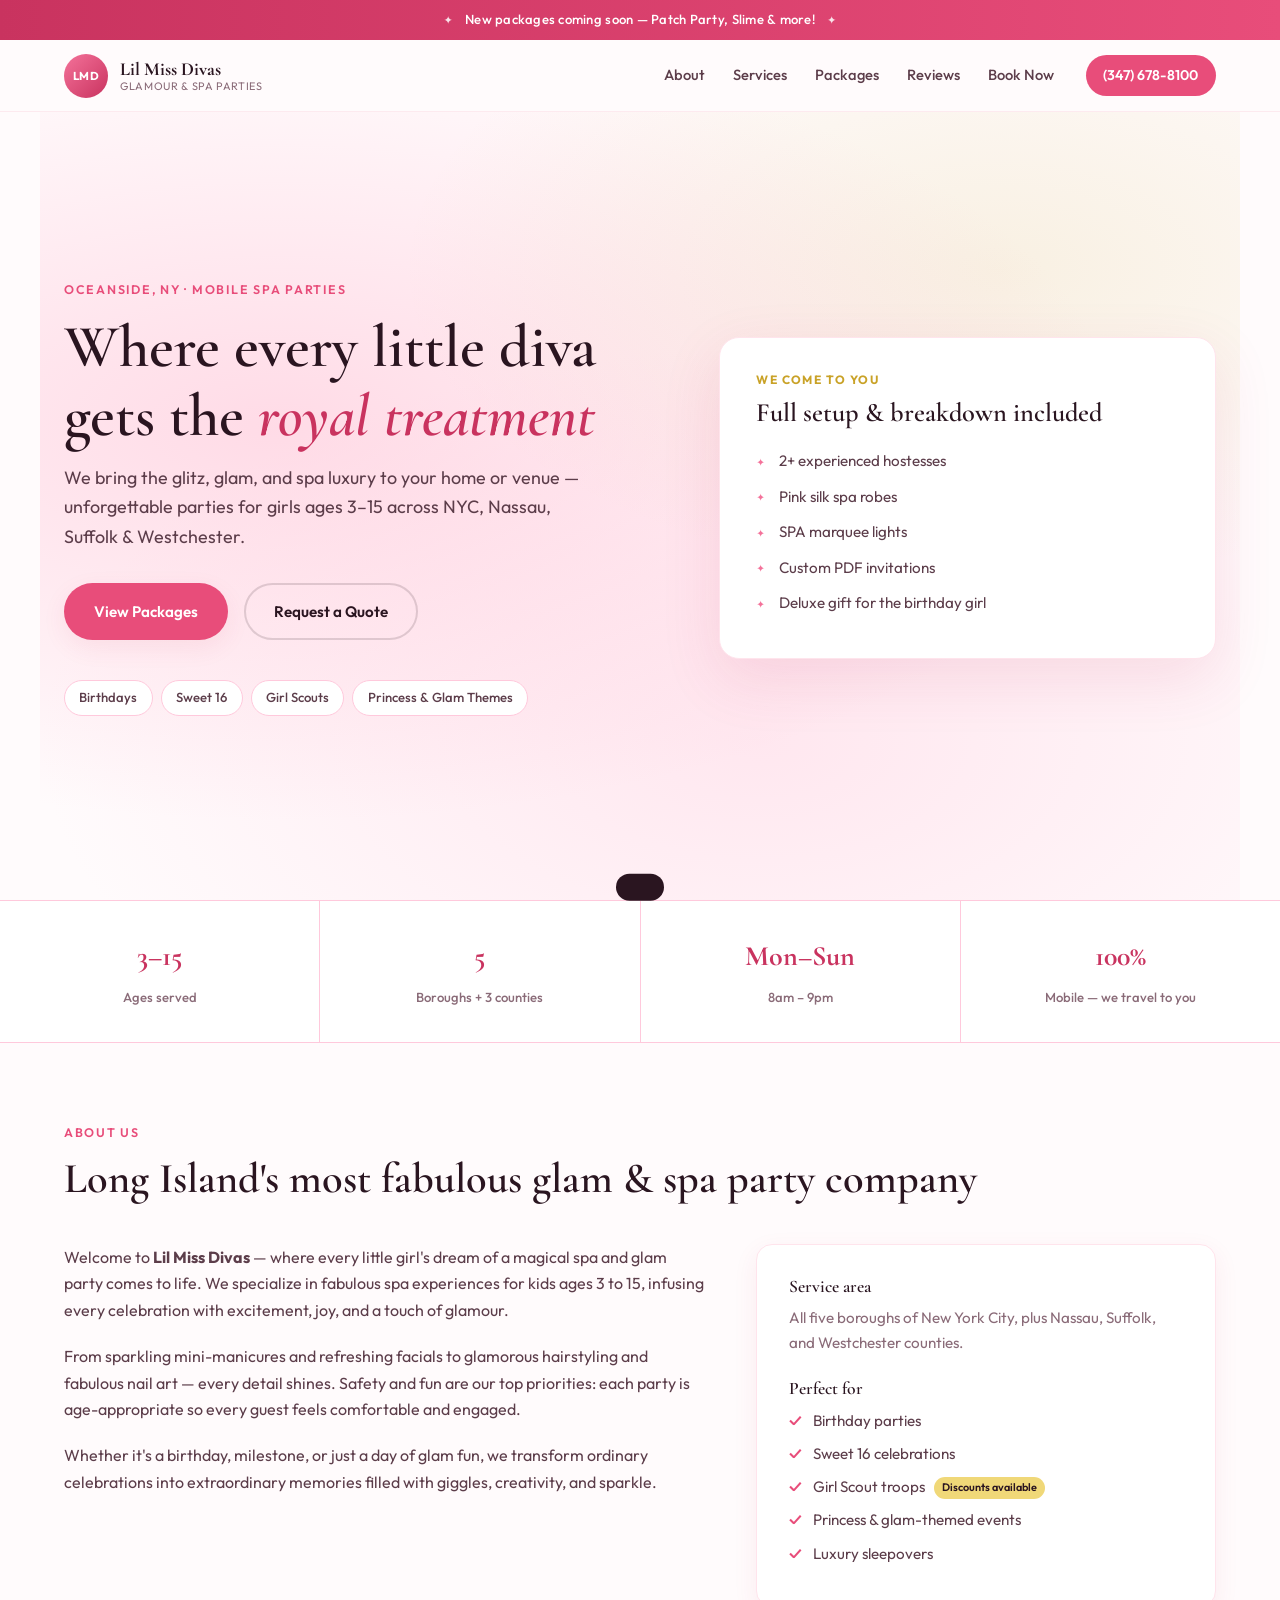
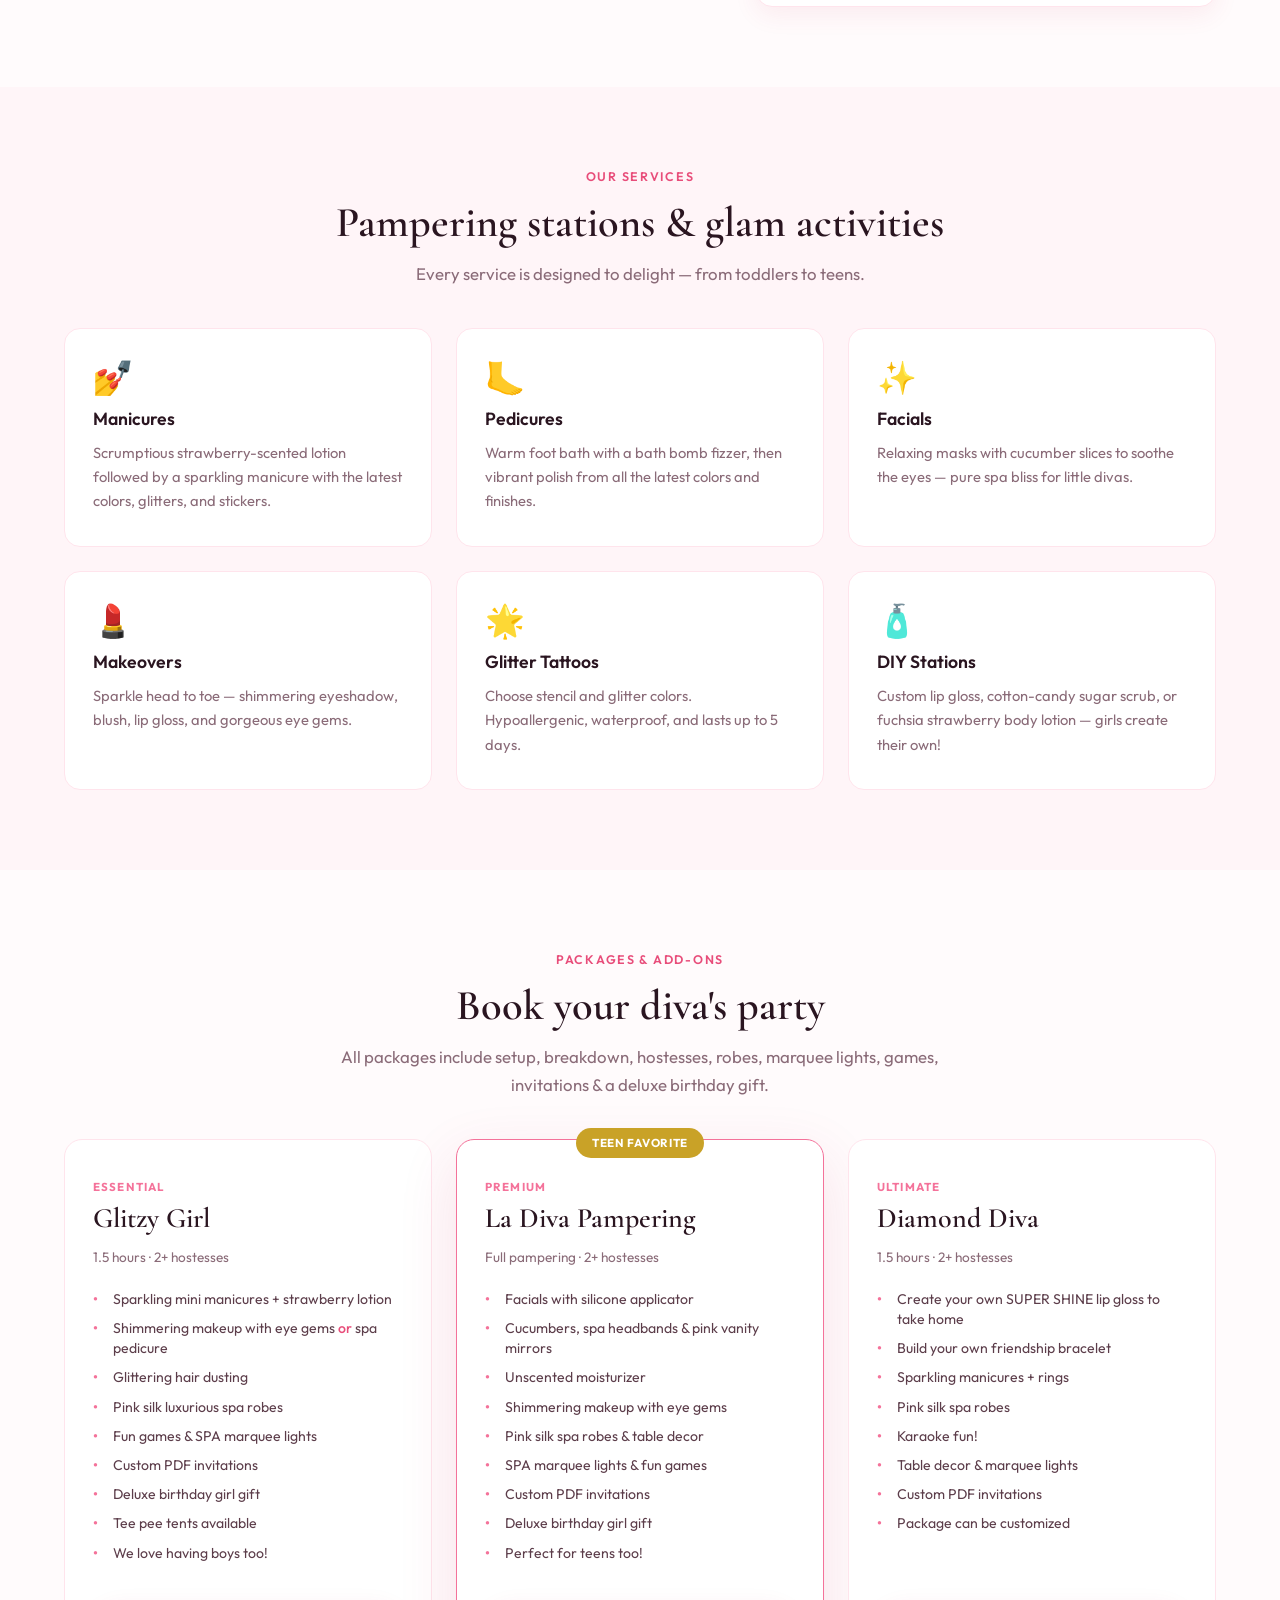
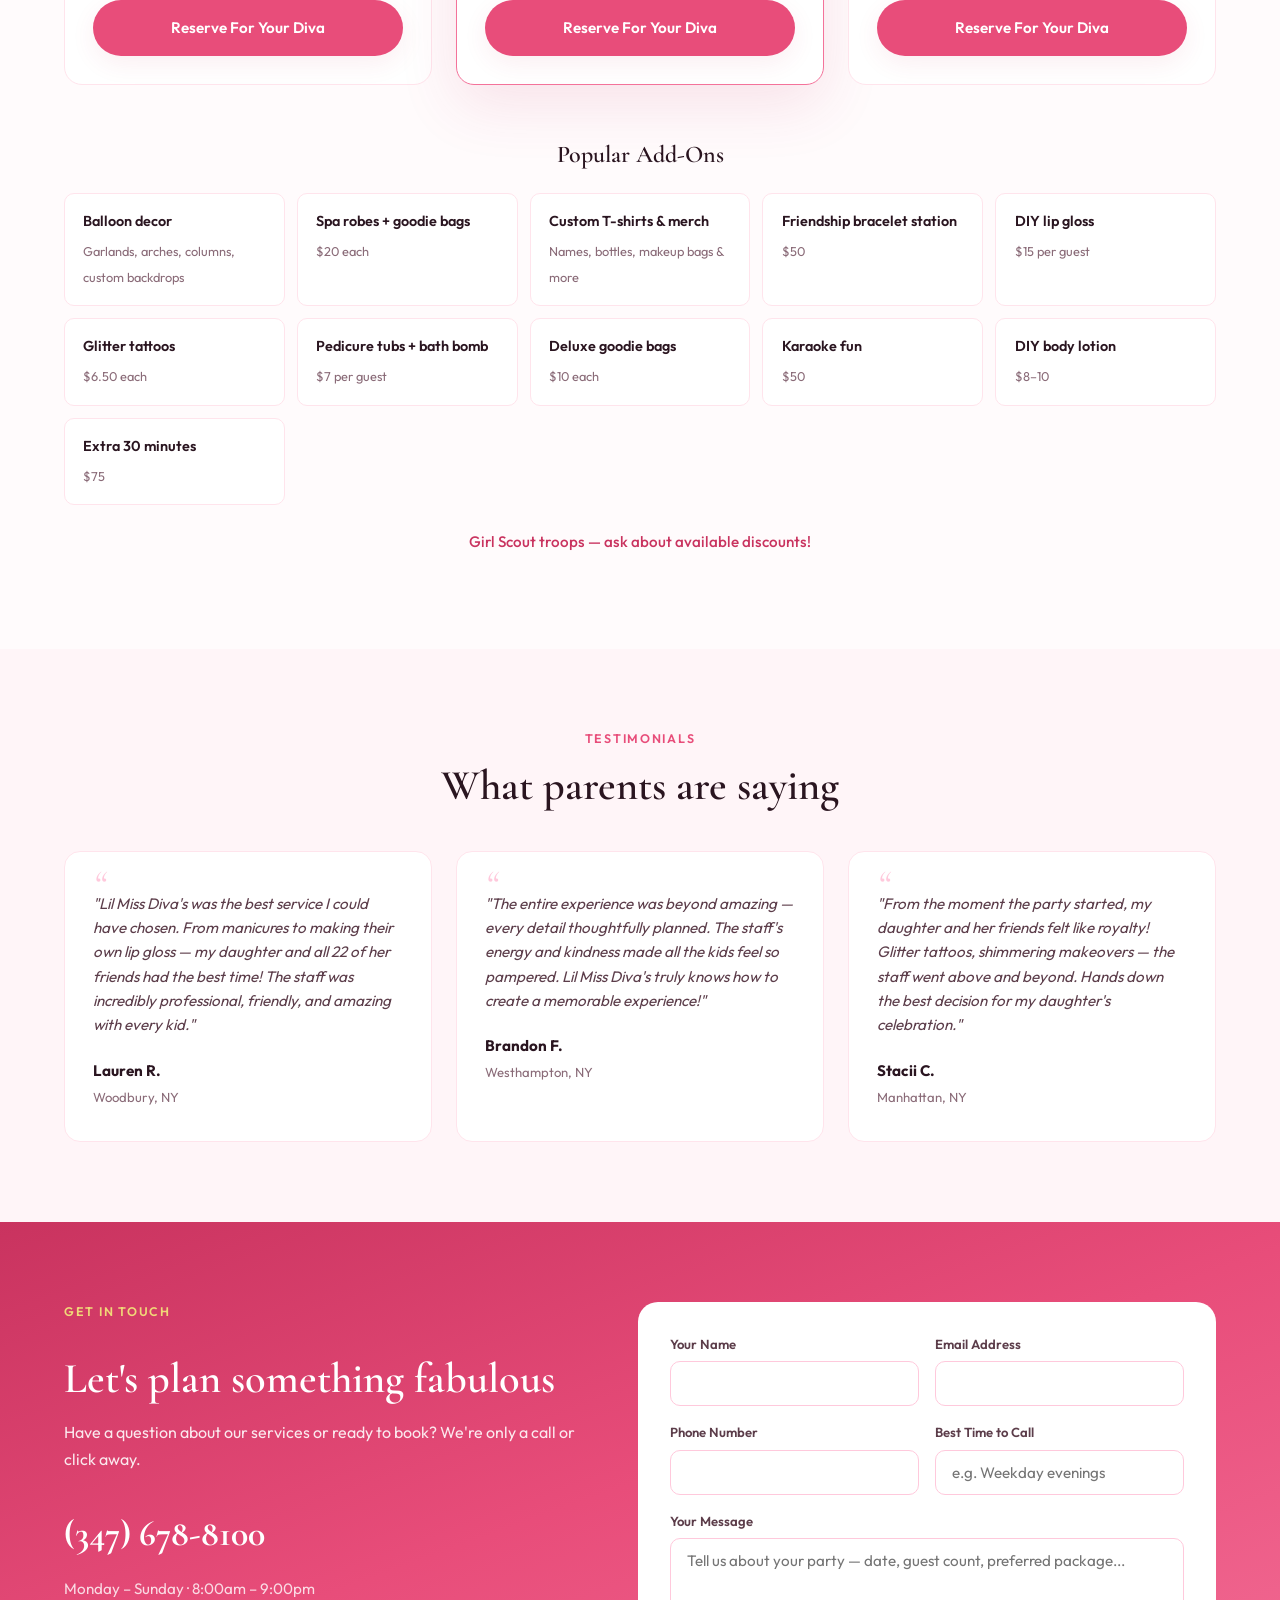
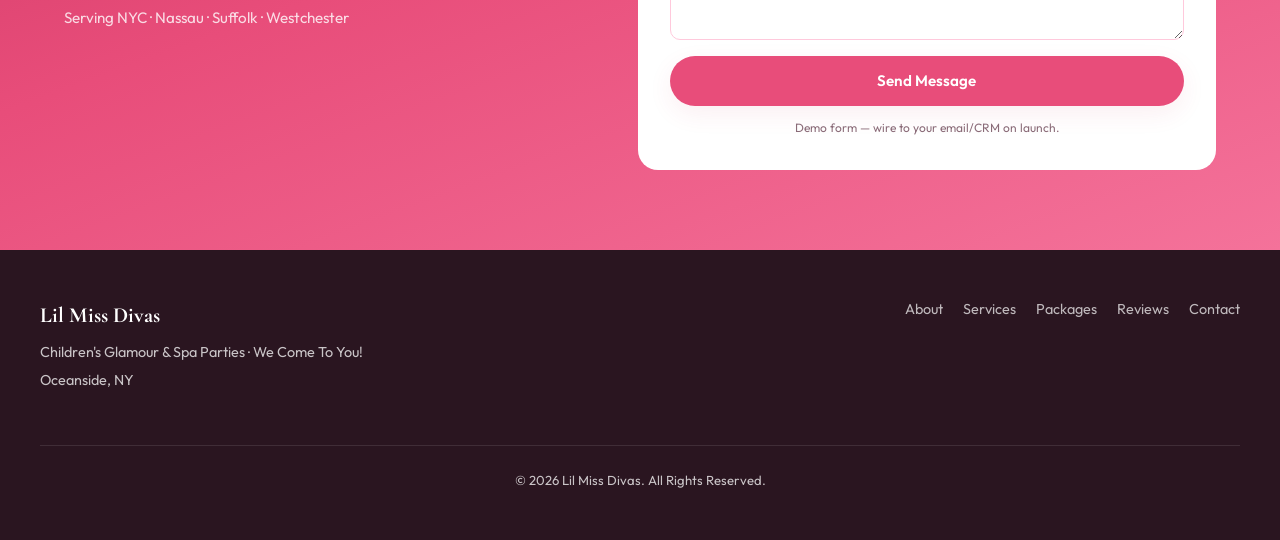
==== index.html @ 57f25315 "Add Lil Miss Divas website redesign preview Co-authored-by: Cursor <cursoragent@cursor.com>" ====
<!DOCTYPE html>
<html lang="en">
<head>
  <meta charset="UTF-8" />
  <meta name="viewport" content="width=device-width, initial-scale=1.0" />
  <meta name="description" content="Lil Miss Divas — Long Island's premier mobile glamour & spa parties for girls ages 3–15. We come to you across NYC, Nassau, Suffolk & Westchester." />
  <title>Lil Miss Divas | Glamour & Spa Parties — We Come To You</title>
  <link rel="preconnect" href="https://fonts.googleapis.com" />
  <link rel="preconnect" href="https://fonts.gstatic.com" crossorigin />
  <link href="https://fonts.googleapis.com/css2?family=Cormorant+Garamond:ital,wght@0,500;0,600;0,700;1,500&family=Outfit:wght@300;400;500;600;700&display=swap" rel="stylesheet" />
  <link rel="stylesheet" href="styles.css" />
</head>
<body>
  <div class="announcement" role="status">
    <span class="announcement__sparkle" aria-hidden="true">✦</span>
    New packages coming soon — Patch Party, Slime & more!
    <span class="announcement__sparkle" aria-hidden="true">✦</span>
  </div>

  <header class="header" id="top">
    <div class="header__inner">
      <a class="logo" href="#top">
        <span class="logo__mark">LMD</span>
        <span class="logo__text">
          <strong>Lil Miss Divas</strong>
          <small>Glamour & Spa Parties</small>
        </span>
      </a>
      <button class="nav-toggle" aria-label="Open menu" aria-expanded="false">
        <span></span><span></span><span></span>
      </button>
      <nav class="nav" aria-label="Main">
        <a href="#about">About</a>
        <a href="#services">Services</a>
        <a href="#packages">Packages</a>
        <a href="#reviews">Reviews</a>
        <a href="#contact">Book Now</a>
      </nav>
      <a class="header__cta" href="tel:3476788100">(347) 678-8100</a>
    </div>
  </header>

  <main>
    <section class="hero">
      <div class="hero__bg" aria-hidden="true"></div>
      <div class="hero__content">
        <p class="eyebrow">Oceanside, NY · Mobile Spa Parties</p>
        <h1>Where every little diva gets the <em>royal treatment</em></h1>
        <p class="hero__lead">
          We bring the glitz, glam, and spa luxury to your home or venue — unforgettable parties for girls ages 3–15 across NYC, Nassau, Suffolk & Westchester.
        </p>
        <div class="hero__actions">
          <a class="btn btn--primary" href="#packages">View Packages</a>
          <a class="btn btn--ghost" href="#contact">Request a Quote</a>
        </div>
        <ul class="hero__chips">
          <li>Birthdays</li>
          <li>Sweet 16</li>
          <li>Girl Scouts</li>
          <li>Princess & Glam Themes</li>
        </ul>
      </div>
      <div class="hero__card">
        <div class="hero__card-inner">
          <p class="hero__card-label">We Come To You</p>
          <h2>Full setup & breakdown included</h2>
          <ul>
            <li>2+ experienced hostesses</li>
            <li>Pink silk spa robes</li>
            <li>SPA marquee lights</li>
            <li>Custom PDF invitations</li>
            <li>Deluxe gift for the birthday girl</li>
          </ul>
        </div>
      </div>
    </section>

    <section class="trust">
      <div class="trust__item">
        <span class="trust__num">3–15</span>
        <span class="trust__label">Ages served</span>
      </div>
      <div class="trust__item">
        <span class="trust__num">5</span>
        <span class="trust__label">Boroughs + 3 counties</span>
      </div>
      <div class="trust__item">
        <span class="trust__num">Mon–Sun</span>
        <span class="trust__label">8am – 9pm</span>
      </div>
      <div class="trust__item">
        <span class="trust__num">100%</span>
        <span class="trust__label">Mobile — we travel to you</span>
      </div>
    </section>

    <section class="section" id="about">
      <div class="section__header">
        <p class="eyebrow">About Us</p>
        <h2>Long Island's most fabulous glam & spa party company</h2>
      </div>
      <div class="about-grid">
        <div class="about-grid__text">
          <p>
            Welcome to <strong>Lil Miss Divas</strong> — where every little girl's dream of a magical spa and glam party comes to life. We specialize in fabulous spa experiences for kids ages 3 to 15, infusing every celebration with excitement, joy, and a touch of glamour.
          </p>
          <p>
            From sparkling mini-manicures and refreshing facials to glamorous hairstyling and fabulous nail art — every detail shines. Safety and fun are our top priorities: each party is age-appropriate so every guest feels comfortable and engaged.
          </p>
          <p>
            Whether it's a birthday, milestone, or just a day of glam fun, we transform ordinary celebrations into extraordinary memories filled with giggles, creativity, and sparkle.
          </p>
        </div>
        <aside class="about-grid__aside">
          <h3>Service area</h3>
          <p>All five boroughs of New York City, plus Nassau, Suffolk, and Westchester counties.</p>
          <h3>Perfect for</h3>
          <ul class="check-list">
            <li>Birthday parties</li>
            <li>Sweet 16 celebrations</li>
            <li>Girl Scout troops <span class="badge">Discounts available</span></li>
            <li>Princess & glam-themed events</li>
            <li>Luxury sleepovers</li>
          </ul>
        </aside>
      </div>
    </section>

    <section class="section section--alt" id="services">
      <div class="section__header section__header--center">
        <p class="eyebrow">Our Services</p>
        <h2>Pampering stations & glam activities</h2>
        <p class="section__sub">Every service is designed to delight — from toddlers to teens.</p>
      </div>
      <div class="services-grid">
        <article class="service-card">
          <div class="service-card__icon">💅</div>
          <h3>Manicures</h3>
          <p>Scrumptious strawberry-scented lotion followed by a sparkling manicure with the latest colors, glitters, and stickers.</p>
        </article>
        <article class="service-card">
          <div class="service-card__icon">🦶</div>
          <h3>Pedicures</h3>
          <p>Warm foot bath with a bath bomb fizzer, then vibrant polish from all the latest colors and finishes.</p>
        </article>
        <article class="service-card">
          <div class="service-card__icon">✨</div>
          <h3>Facials</h3>
          <p>Relaxing masks with cucumber slices to soothe the eyes — pure spa bliss for little divas.</p>
        </article>
        <article class="service-card">
          <div class="service-card__icon">💄</div>
          <h3>Makeovers</h3>
          <p>Sparkle head to toe — shimmering eyeshadow, blush, lip gloss, and gorgeous eye gems.</p>
        </article>
        <article class="service-card">
          <div class="service-card__icon">🌟</div>
          <h3>Glitter Tattoos</h3>
          <p>Choose stencil and glitter colors. Hypoallergenic, waterproof, and lasts up to 5 days.</p>
        </article>
        <article class="service-card">
          <div class="service-card__icon">🧴</div>
          <h3>DIY Stations</h3>
          <p>Custom lip gloss, cotton-candy sugar scrub, or fuchsia strawberry body lotion — girls create their own!</p>
        </article>
      </div>
    </section>

    <section class="section" id="packages">
      <div class="section__header section__header--center">
        <p class="eyebrow">Packages & Add-Ons</p>
        <h2>Book your diva's party</h2>
        <p class="section__sub">All packages include setup, breakdown, hostesses, robes, marquee lights, games, invitations & a deluxe birthday gift.</p>
      </div>
      <div class="packages-grid">
        <article class="package-card">
          <div class="package-card__head">
            <span class="package-card__tier">Essential</span>
            <h3>Glitzy Girl</h3>
            <p class="package-card__duration">1.5 hours · 2+ hostesses</p>
          </div>
          <ul class="package-card__list">
            <li>Sparkling mini manicures + strawberry lotion</li>
            <li>Shimmering makeup with eye gems <em>or</em> spa pedicure</li>
            <li>Glittering hair dusting</li>
            <li>Pink silk luxurious spa robes</li>
            <li>Fun games & SPA marquee lights</li>
            <li>Custom PDF invitations</li>
            <li>Deluxe birthday girl gift</li>
            <li>Tee pee tents available</li>
            <li>We love having boys too!</li>
          </ul>
          <a class="btn btn--primary btn--block" href="#contact">Reserve For Your Diva</a>
        </article>

        <article class="package-card package-card--featured">
          <div class="package-card__ribbon">Teen Favorite</div>
          <div class="package-card__head">
            <span class="package-card__tier">Premium</span>
            <h3>La Diva Pampering</h3>
            <p class="package-card__duration">Full pampering · 2+ hostesses</p>
          </div>
          <ul class="package-card__list">
            <li>Facials with silicone applicator</li>
            <li>Cucumbers, spa headbands & pink vanity mirrors</li>
            <li>Unscented moisturizer</li>
            <li>Shimmering makeup with eye gems</li>
            <li>Pink silk spa robes & table decor</li>
            <li>SPA marquee lights & fun games</li>
            <li>Custom PDF invitations</li>
            <li>Deluxe birthday girl gift</li>
            <li>Perfect for teens too!</li>
          </ul>
          <a class="btn btn--primary btn--block" href="#contact">Reserve For Your Diva</a>
        </article>

        <article class="package-card">
          <div class="package-card__head">
            <span class="package-card__tier">Ultimate</span>
            <h3>Diamond Diva</h3>
            <p class="package-card__duration">1.5 hours · 2+ hostesses</p>
          </div>
          <ul class="package-card__list">
            <li>Create your own SUPER SHINE lip gloss to take home</li>
            <li>Build your own friendship bracelet</li>
            <li>Sparkling manicures + rings</li>
            <li>Pink silk spa robes</li>
            <li>Karaoke fun!</li>
            <li>Table decor & marquee lights</li>
            <li>Custom PDF invitations</li>
            <li>Package can be customized</li>
          </ul>
          <a class="btn btn--primary btn--block" href="#contact">Reserve For Your Diva</a>
        </article>
      </div>

      <div class="addons">
        <h3>Popular Add-Ons</h3>
        <div class="addons-grid">
          <div class="addon"><span>Balloon decor</span><small>Garlands, arches, columns, custom backdrops</small></div>
          <div class="addon"><span>Spa robes + goodie bags</span><small>$20 each</small></div>
          <div class="addon"><span>Custom T-shirts & merch</span><small>Names, bottles, makeup bags & more</small></div>
          <div class="addon"><span>Friendship bracelet station</span><small>$50</small></div>
          <div class="addon"><span>DIY lip gloss</span><small>$15 per guest</small></div>
          <div class="addon"><span>Glitter tattoos</span><small>$6.50 each</small></div>
          <div class="addon"><span>Pedicure tubs + bath bomb</span><small>$7 per guest</small></div>
          <div class="addon"><span>Deluxe goodie bags</span><small>$10 each</small></div>
          <div class="addon"><span>Karaoke fun</span><small>$50</small></div>
          <div class="addon"><span>DIY body lotion</span><small>$8–10</small></div>
          <div class="addon"><span>Extra 30 minutes</span><small>$75</small></div>
        </div>
        <p class="addons__note">Girl Scout troops — ask about available discounts!</p>
      </div>
    </section>

    <section class="section section--alt" id="reviews">
      <div class="section__header section__header--center">
        <p class="eyebrow">Testimonials</p>
        <h2>What parents are saying</h2>
      </div>
      <div class="reviews-grid">
        <blockquote class="review">
          <p>"Lil Miss Diva's was the best service I could have chosen. From manicures to making their own lip gloss — my daughter and all 22 of her friends had the best time! The staff was incredibly professional, friendly, and amazing with every kid."</p>
          <footer>
            <strong>Lauren R.</strong>
            <span>Woodbury, NY</span>
          </footer>
        </blockquote>
        <blockquote class="review">
          <p>"The entire experience was beyond amazing — every detail thoughtfully planned. The staff's energy and kindness made all the kids feel so pampered. Lil Miss Diva's truly knows how to create a memorable experience!"</p>
          <footer>
            <strong>Brandon F.</strong>
            <span>Westhampton, NY</span>
          </footer>
        </blockquote>
        <blockquote class="review">
          <p>"From the moment the party started, my daughter and her friends felt like royalty! Glitter tattoos, shimmering makeovers — the staff went above and beyond. Hands down the best decision for my daughter's celebration."</p>
          <footer>
            <strong>Stacii C.</strong>
            <span>Manhattan, NY</span>
          </footer>
        </blockquote>
      </div>
    </section>

    <section class="section contact-section" id="contact">
      <div class="contact-grid">
        <div class="contact-grid__info">
          <p class="eyebrow">Get In Touch</p>
          <h2>Let's plan something fabulous</h2>
          <p>Have a question about our services or ready to book? We're only a call or click away.</p>
          <div class="contact-details">
            <a class="contact-phone" href="tel:3476788100">(347) 678-8100</a>
            <p class="contact-hours">Monday – Sunday · 8:00am – 9:00pm</p>
            <p class="contact-area">Serving NYC · Nassau · Suffolk · Westchester</p>
          </div>
        </div>
        <form class="contact-form" id="contactForm">
          <div class="form-row">
            <label>
              Your Name
              <input type="text" name="name" required autocomplete="name" />
            </label>
            <label>
              Email Address
              <input type="email" name="email" required autocomplete="email" />
            </label>
          </div>
          <div class="form-row">
            <label>
              Phone Number
              <input type="tel" name="phone" autocomplete="tel" />
            </label>
            <label>
              Best Time to Call
              <input type="text" name="best_time" placeholder="e.g. Weekday evenings" />
            </label>
          </div>
          <label>
            Your Message
            <textarea name="message" rows="4" required placeholder="Tell us about your party — date, guest count, preferred package..."></textarea>
          </label>
          <button type="submit" class="btn btn--primary btn--block">Send Message</button>
          <p class="form-note">Demo form — wire to your email/CRM on launch.</p>
        </form>
      </div>
    </section>
  </main>

  <footer class="footer">
    <div class="footer__inner">
      <div class="footer__brand">
        <strong>Lil Miss Divas</strong>
        <p>Children's Glamour & Spa Parties · We Come To You!</p>
        <p>Oceanside, NY</p>
      </div>
      <nav class="footer__nav" aria-label="Footer">
        <a href="#about">About</a>
        <a href="#services">Services</a>
        <a href="#packages">Packages</a>
        <a href="#reviews">Reviews</a>
        <a href="#contact">Contact</a>
      </nav>
      <p class="footer__copy">© 2026 Lil Miss Divas. All Rights Reserved.</p>
    </div>
  </footer>

  <div class="toast" id="toast" role="status" aria-live="polite"></div>
  <script src="app.js"></script>
</body>
</html>
---- styles.css ----
/* Lil Miss Divas — Redesign Concept */

:root {
  --pink-50: #fff5f8;
  --pink-100: #ffe4ec;
  --pink-200: #ffc9dc;
  --pink-300: #ff9fbe;
  --pink-400: #f4729a;
  --pink-500: #e84d7a;
  --pink-600: #c9335f;
  --pink-700: #a6254d;
  --gold: #c9a227;
  --gold-light: #f0d878;
  --ink: #2a1520;
  --ink-soft: #5c3d4a;
  --ink-muted: #8a6b78;
  --white: #ffffff;
  --cream: #fffbfc;
  --radius: 16px;
  --radius-sm: 10px;
  --shadow: 0 20px 60px rgba(200, 51, 95, 0.12);
  --shadow-sm: 0 8px 24px rgba(200, 51, 95, 0.08);
  --font-display: "Cormorant Garamond", Georgia, serif;
  --font-body: "Outfit", system-ui, sans-serif;
  --header-h: 72px;
  --announce-h: 40px;
}

*, *::before, *::after { box-sizing: border-box; }

html {
  scroll-behavior: smooth;
  scroll-padding-top: calc(var(--header-h) + var(--announce-h) + 16px);
}

body {
  margin: 0;
  font-family: var(--font-body);
  font-size: 1rem;
  line-height: 1.65;
  color: var(--ink);
  background: var(--cream);
  -webkit-font-smoothing: antialiased;
}

img { max-width: 100%; display: block; }

a { color: var(--pink-600); text-decoration: none; transition: color 0.2s; }
a:hover { color: var(--pink-500); }

h1, h2, h3 {
  font-family: var(--font-display);
  font-weight: 600;
  line-height: 1.15;
  margin: 0 0 0.75rem;
}

h1 { font-size: clamp(2.4rem, 5vw, 3.75rem); }
h2 { font-size: clamp(1.85rem, 3.5vw, 2.65rem); }
h3 { font-size: 1.35rem; }

em { font-style: italic; color: var(--pink-600); }

.eyebrow {
  font-size: 0.78rem;
  font-weight: 600;
  letter-spacing: 0.14em;
  text-transform: uppercase;
  color: var(--pink-500);
  margin: 0 0 0.75rem;
}

/* Announcement bar */
.announcement {
  position: fixed;
  top: 0;
  left: 0;
  right: 0;
  z-index: 200;
  height: var(--announce-h);
  display: flex;
  align-items: center;
  justify-content: center;
  gap: 0.75rem;
  background: linear-gradient(90deg, var(--pink-600), var(--pink-500), var(--pink-600));
  background-size: 200% 100%;
  animation: shimmer-bar 8s ease infinite;
  color: var(--white);
  font-size: 0.82rem;
  font-weight: 500;
  letter-spacing: 0.02em;
}

.announcement__sparkle { opacity: 0.85; font-size: 0.7rem; }

@keyframes shimmer-bar {
  0%, 100% { background-position: 0% 50%; }
  50% { background-position: 100% 50%; }
}

/* Header */
.header {
  position: fixed;
  top: var(--announce-h);
  left: 0;
  right: 0;
  z-index: 100;
  height: var(--header-h);
  background: rgba(255, 251, 252, 0.88);
  backdrop-filter: blur(14px);
  border-bottom: 1px solid rgba(232, 77, 122, 0.1);
}

.header__inner {
  max-width: 1200px;
  margin: 0 auto;
  padding: 0 1.5rem;
  height: 100%;
  display: flex;
  align-items: center;
  gap: 2rem;
}

.logo {
  display: flex;
  align-items: center;
  gap: 0.75rem;
  color: var(--ink);
  flex-shrink: 0;
}

.logo:hover { color: var(--ink); }

.logo__mark {
  width: 44px;
  height: 44px;
  border-radius: 50%;
  background: linear-gradient(135deg, var(--pink-400), var(--pink-600));
  color: var(--white);
  font-size: 0.72rem;
  font-weight: 700;
  letter-spacing: 0.04em;
  display: grid;
  place-items: center;
}

.logo__text {
  display: flex;
  flex-direction: column;
  line-height: 1.2;
}

.logo__text strong {
  font-family: var(--font-display);
  font-size: 1.15rem;
  font-weight: 700;
}

.logo__text small {
  font-size: 0.68rem;
  color: var(--ink-muted);
  letter-spacing: 0.06em;
  text-transform: uppercase;
}

.nav {
  display: flex;
  gap: 1.75rem;
  margin-left: auto;
}

.nav a {
  color: var(--ink-soft);
  font-size: 0.92rem;
  font-weight: 500;
}

.nav a:hover { color: var(--pink-600); }

.header__cta {
  padding: 0.55rem 1.1rem;
  border-radius: 999px;
  background: var(--pink-500);
  color: var(--white) !important;
  font-size: 0.88rem;
  font-weight: 600;
  white-space: nowrap;
}

.header__cta:hover {
  background: var(--pink-600);
  color: var(--white) !important;
}

.nav-toggle {
  display: none;
  flex-direction: column;
  gap: 5px;
  background: none;
  border: none;
  cursor: pointer;
  padding: 4px;
  margin-left: auto;
}

.nav-toggle span {
  display: block;
  width: 22px;
  height: 2px;
  background: var(--ink);
  border-radius: 2px;
  transition: transform 0.25s, opacity 0.25s;
}

/* Buttons */
.btn {
  display: inline-flex;
  align-items: center;
  justify-content: center;
  padding: 0.85rem 1.75rem;
  border-radius: 999px;
  font-family: var(--font-body);
  font-size: 0.95rem;
  font-weight: 600;
  border: 2px solid transparent;
  cursor: pointer;
  transition: transform 0.2s, background 0.2s, box-shadow 0.2s;
}

.btn:hover { transform: translateY(-2px); }

.btn--primary {
  background: var(--pink-500);
  color: var(--white);
  box-shadow: var(--shadow-sm);
}

.btn--primary:hover {
  background: var(--pink-600);
  color: var(--white);
  box-shadow: var(--shadow);
}

.btn--ghost {
  background: transparent;
  color: var(--ink);
  border-color: rgba(42, 21, 32, 0.15);
}

.btn--ghost:hover {
  border-color: var(--pink-400);
  color: var(--pink-600);
}

.btn--block { width: 100%; }

/* Hero */
.hero {
  position: relative;
  min-height: 100vh;
  padding: calc(var(--header-h) + var(--announce-h) + 3rem) 1.5rem 4rem;
  max-width: 1200px;
  margin: 0 auto;
  display: grid;
  grid-template-columns: 1.1fr 0.9fr;
  gap: 3rem;
  align-items: center;
}

.hero__bg {
  position: absolute;
  inset: 0;
  top: calc(var(--header-h) + var(--announce-h));
  background:
    radial-gradient(ellipse 70% 50% at 20% 40%, rgba(255, 159, 190, 0.35), transparent),
    radial-gradient(ellipse 50% 40% at 80% 20%, rgba(201, 162, 39, 0.12), transparent),
    radial-gradient(ellipse 60% 50% at 60% 80%, rgba(255, 201, 220, 0.4), transparent);
  pointer-events: none;
  z-index: -1;
}

.hero__lead {
  font-size: 1.12rem;
  color: var(--ink-soft);
  max-width: 34rem;
  margin: 0 0 2rem;
}

.hero__actions {
  display: flex;
  flex-wrap: wrap;
  gap: 1rem;
  margin-bottom: 2.5rem;
}

.hero__chips {
  list-style: none;
  padding: 0;
  margin: 0;
  display: flex;
  flex-wrap: wrap;
  gap: 0.5rem;
}

.hero__chips li {
  padding: 0.4rem 0.9rem;
  border-radius: 999px;
  background: var(--white);
  border: 1px solid var(--pink-200);
  font-size: 0.82rem;
  font-weight: 500;
  color: var(--ink-soft);
}

.hero__card {
  animation: float 6s ease-in-out infinite;
}

@keyframes float {
  0%, 100% { transform: translateY(0); }
  50% { transform: translateY(-10px); }
}

.hero__card-inner {
  background: var(--white);
  border-radius: calc(var(--radius) + 4px);
  padding: 2rem 2.25rem;
  box-shadow: var(--shadow);
  border: 1px solid var(--pink-100);
}

.hero__card-label {
  font-size: 0.75rem;
  font-weight: 700;
  letter-spacing: 0.12em;
  text-transform: uppercase;
  color: var(--gold);
  margin: 0 0 0.5rem;
}

.hero__card-inner h2 {
  font-size: 1.65rem;
  margin-bottom: 1.25rem;
}

.hero__card-inner ul {
  margin: 0;
  padding: 0;
  list-style: none;
}

.hero__card-inner li {
  position: relative;
  padding-left: 1.4rem;
  margin-bottom: 0.65rem;
  color: var(--ink-soft);
  font-size: 0.95rem;
}

.hero__card-inner li::before {
  content: "✦";
  position: absolute;
  left: 0;
  color: var(--pink-400);
  font-size: 0.65rem;
  top: 0.35rem;
}

/* Trust bar */
.trust {
  display: grid;
  grid-template-columns: repeat(4, 1fr);
  gap: 1px;
  background: var(--pink-200);
  border-top: 1px solid var(--pink-200);
  border-bottom: 1px solid var(--pink-200);
}

.trust__item {
  background: var(--white);
  padding: 2rem 1.5rem;
  text-align: center;
}

.trust__num {
  display: block;
  font-family: var(--font-display);
  font-size: 1.75rem;
  font-weight: 700;
  color: var(--pink-600);
  margin-bottom: 0.25rem;
}

.trust__label {
  font-size: 0.82rem;
  color: var(--ink-muted);
  font-weight: 500;
}

/* Sections */
.section {
  padding: 5rem 1.5rem;
  max-width: 1200px;
  margin: 0 auto;
}

.section--alt {
  max-width: none;
  background: var(--pink-50);
  padding-left: 0;
  padding-right: 0;
}

.section--alt > *:not(.section__header) {
  max-width: 1200px;
  margin-left: auto;
  margin-right: auto;
  padding-left: 1.5rem;
  padding-right: 1.5rem;
}

.section__header { margin-bottom: 2.5rem; }
.section__header--center { text-align: center; max-width: 640px; margin-left: auto; margin-right: auto; }

.section__sub {
  color: var(--ink-muted);
  margin: 0;
  font-size: 1.05rem;
}

/* About */
.about-grid {
  display: grid;
  grid-template-columns: 1.4fr 1fr;
  gap: 3rem;
  align-items: start;
}

.about-grid__text p {
  color: var(--ink-soft);
  margin: 0 0 1.25rem;
}

.about-grid__aside {
  background: var(--white);
  border-radius: var(--radius);
  padding: 2rem;
  border: 1px solid var(--pink-100);
  box-shadow: var(--shadow-sm);
}

.about-grid__aside h3 {
  font-size: 1.1rem;
  margin-top: 1.5rem;
  margin-bottom: 0.5rem;
}

.about-grid__aside h3:first-child { margin-top: 0; }

.about-grid__aside p { color: var(--ink-muted); margin: 0 0 0.5rem; font-size: 0.95rem; }

.check-list {
  list-style: none;
  padding: 0;
  margin: 0;
}

.check-list li {
  position: relative;
  padding-left: 1.5rem;
  margin-bottom: 0.5rem;
  font-size: 0.95rem;
  color: var(--ink-soft);
}

.check-list li::before {
  content: "✓";
  position: absolute;
  left: 0;
  color: var(--pink-500);
  font-weight: 700;
}

.badge {
  display: inline-block;
  margin-left: 0.35rem;
  padding: 0.15rem 0.5rem;
  border-radius: 999px;
  background: var(--gold-light);
  color: var(--ink);
  font-size: 0.68rem;
  font-weight: 600;
  vertical-align: middle;
}

/* Services */
.services-grid {
  display: grid;
  grid-template-columns: repeat(3, 1fr);
  gap: 1.5rem;
}

.service-card {
  background: var(--white);
  border-radius: var(--radius);
  padding: 2rem 1.75rem;
  border: 1px solid var(--pink-100);
  transition: transform 0.25s, box-shadow 0.25s;
}

.service-card:hover {
  transform: translateY(-4px);
  box-shadow: var(--shadow-sm);
}

.service-card__icon {
  font-size: 2rem;
  margin-bottom: 1rem;
  line-height: 1;
}

.service-card h3 {
  font-family: var(--font-body);
  font-weight: 600;
  font-size: 1.1rem;
}

.service-card p {
  margin: 0;
  font-size: 0.92rem;
  color: var(--ink-muted);
}

/* Packages */
.packages-grid {
  display: grid;
  grid-template-columns: repeat(3, 1fr);
  gap: 1.5rem;
  margin-bottom: 3.5rem;
}

.package-card {
  position: relative;
  background: var(--white);
  border-radius: calc(var(--radius) + 2px);
  padding: 2rem 1.75rem 1.75rem;
  border: 1px solid var(--pink-100);
  display: flex;
  flex-direction: column;
}

.package-card--featured {
  border-color: var(--pink-400);
  box-shadow: var(--shadow);
  transform: scale(1.02);
}

.package-card__ribbon {
  position: absolute;
  top: -12px;
  left: 50%;
  transform: translateX(-50%);
  background: var(--gold);
  color: var(--white);
  font-size: 0.72rem;
  font-weight: 700;
  letter-spacing: 0.06em;
  text-transform: uppercase;
  padding: 0.35rem 1rem;
  border-radius: 999px;
}

.package-card__tier {
  font-size: 0.72rem;
  font-weight: 700;
  letter-spacing: 0.1em;
  text-transform: uppercase;
  color: var(--pink-400);
}

.package-card__head h3 {
  font-family: var(--font-display);
  font-size: 1.75rem;
  margin-top: 0.25rem;
}

.package-card__duration {
  font-size: 0.85rem;
  color: var(--ink-muted);
  margin: 0 0 1.25rem;
}

.package-card__list {
  list-style: none;
  padding: 0;
  margin: 0 0 1.75rem;
  flex: 1;
}

.package-card__list li {
  position: relative;
  padding-left: 1.25rem;
  margin-bottom: 0.55rem;
  font-size: 0.88rem;
  color: var(--ink-soft);
  line-height: 1.45;
}

.package-card__list li::before {
  content: "•";
  position: absolute;
  left: 0;
  color: var(--pink-400);
  font-weight: bold;
}

.package-card__list em { font-style: normal; color: var(--pink-500); font-weight: 500; }

/* Add-ons */
.addons h3 {
  text-align: center;
  font-family: var(--font-display);
  font-size: 1.5rem;
  margin-bottom: 1.5rem;
}

.addons-grid {
  display: grid;
  grid-template-columns: repeat(auto-fill, minmax(220px, 1fr));
  gap: 0.75rem;
}

.addon {
  background: var(--white);
  border-radius: var(--radius-sm);
  padding: 1rem 1.15rem;
  border: 1px solid var(--pink-100);
}

.addon span {
  display: block;
  font-weight: 600;
  font-size: 0.9rem;
  margin-bottom: 0.2rem;
}

.addon small {
  color: var(--ink-muted);
  font-size: 0.8rem;
}

.addons__note {
  text-align: center;
  margin-top: 1.5rem;
  color: var(--pink-600);
  font-weight: 500;
  font-size: 0.95rem;
}

/* Reviews */
.reviews-grid {
  display: grid;
  grid-template-columns: repeat(3, 1fr);
  gap: 1.5rem;
}

.review {
  margin: 0;
  background: var(--white);
  border-radius: var(--radius);
  padding: 2rem 1.75rem;
  border: 1px solid var(--pink-100);
}

.review p {
  margin: 0 0 1.25rem;
  font-size: 0.95rem;
  color: var(--ink-soft);
  font-style: italic;
  line-height: 1.6;
}

.review p::before {
  content: "\201C";
  font-family: var(--font-display);
  font-size: 2.5rem;
  color: var(--pink-200);
  line-height: 0;
  display: block;
  margin-bottom: 0.5rem;
}

.review footer strong {
  display: block;
  font-size: 0.95rem;
}

.review footer span {
  font-size: 0.82rem;
  color: var(--ink-muted);
}

/* Contact */
.contact-section {
  max-width: none;
  background: linear-gradient(160deg, var(--pink-600) 0%, var(--pink-500) 45%, var(--pink-400) 100%);
  color: var(--white);
  padding-top: 5rem;
  padding-bottom: 5rem;
}

.contact-grid {
  max-width: 1200px;
  margin: 0 auto;
  padding: 0 1.5rem;
  display: grid;
  grid-template-columns: 1fr 1.1fr;
  gap: 3rem;
  align-items: start;
}

.contact-grid .eyebrow { color: var(--gold-light); }

.contact-grid h2 { color: var(--white); }

.contact-grid__info > p {
  color: rgba(255, 255, 255, 0.88);
  margin-bottom: 2rem;
}

.contact-phone {
  display: block;
  font-family: var(--font-display);
  font-size: 2.25rem;
  font-weight: 700;
  color: var(--white) !important;
  margin-bottom: 0.75rem;
}

.contact-phone:hover { color: var(--gold-light) !important; }

.contact-hours, .contact-area {
  margin: 0.25rem 0;
  font-size: 0.95rem;
  color: rgba(255, 255, 255, 0.8);
}

.contact-form {
  background: var(--white);
  border-radius: calc(var(--radius) + 4px);
  padding: 2rem;
  color: var(--ink);
}

.contact-form label {
  display: block;
  font-size: 0.82rem;
  font-weight: 600;
  margin-bottom: 1rem;
  color: var(--ink-soft);
}

.contact-form input,
.contact-form textarea {
  display: block;
  width: 100%;
  margin-top: 0.35rem;
  padding: 0.75rem 1rem;
  border: 1px solid var(--pink-200);
  border-radius: var(--radius-sm);
  font-family: var(--font-body);
  font-size: 0.95rem;
  transition: border-color 0.2s, box-shadow 0.2s;
}

.contact-form input:focus,
.contact-form textarea:focus {
  outline: none;
  border-color: var(--pink-400);
  box-shadow: 0 0 0 3px rgba(232, 77, 122, 0.15);
}

.form-row {
  display: grid;
  grid-template-columns: 1fr 1fr;
  gap: 1rem;
}

.form-note {
  text-align: center;
  font-size: 0.75rem;
  color: var(--ink-muted);
  margin: 0.75rem 0 0;
}

/* Footer */
.footer {
  background: var(--ink);
  color: rgba(255, 255, 255, 0.75);
  padding: 3rem 1.5rem;
}

.footer__inner {
  max-width: 1200px;
  margin: 0 auto;
  display: grid;
  grid-template-columns: 1.5fr 1fr;
  gap: 2rem;
  align-items: start;
}

.footer__brand strong {
  font-family: var(--font-display);
  font-size: 1.35rem;
  color: var(--white);
  display: block;
  margin-bottom: 0.5rem;
}

.footer__brand p { margin: 0.25rem 0; font-size: 0.9rem; }

.footer__nav {
  display: flex;
  flex-wrap: wrap;
  gap: 1.25rem;
  justify-content: flex-end;
}

.footer__nav a {
  color: rgba(255, 255, 255, 0.7);
  font-size: 0.9rem;
}

.footer__nav a:hover { color: var(--pink-300); }

.footer__copy {
  grid-column: 1 / -1;
  margin: 1rem 0 0;
  padding-top: 1.5rem;
  border-top: 1px solid rgba(255, 255, 255, 0.1);
  font-size: 0.82rem;
  text-align: center;
}

/* Toast */
.toast {
  position: fixed;
  bottom: 2rem;
  left: 50%;
  transform: translateX(-50%) translateY(120%);
  background: var(--ink);
  color: var(--white);
  padding: 0.85rem 1.5rem;
  border-radius: 999px;
  font-size: 0.9rem;
  font-weight: 500;
  z-index: 300;
  transition: transform 0.35s cubic-bezier(0.34, 1.56, 0.64, 1);
  pointer-events: none;
}

.toast.is-visible { transform: translateX(-50%) translateY(0); }

/* Mobile nav */
@media (max-width: 960px) {
  .hero {
    grid-template-columns: 1fr;
    min-height: auto;
    padding-bottom: 3rem;
  }

  .hero__card { max-width: 420px; }

  .trust { grid-template-columns: repeat(2, 1fr); }

  .about-grid,
  .services-grid,
  .packages-grid,
  .reviews-grid,
  .contact-grid {
    grid-template-columns: 1fr;
  }

  .package-card--featured { transform: none; }

  .header__cta { display: none; }

  .nav-toggle { display: flex; }

  .nav {
    position: fixed;
    top: calc(var(--header-h) + var(--announce-h));
    left: 0;
    right: 0;
    background: var(--white);
    flex-direction: column;
    padding: 1.5rem;
    gap: 1rem;
    border-bottom: 1px solid var(--pink-100);
    transform: translateY(-120%);
    opacity: 0;
    pointer-events: none;
    transition: transform 0.3s, opacity 0.3s;
    margin-left: 0;
  }

  .nav.is-open {
    transform: translateY(0);
    opacity: 1;
    pointer-events: auto;
  }

  .footer__inner { grid-template-columns: 1fr; }
  .footer__nav { justify-content: flex-start; }
}

@media (max-width: 600px) {
  .form-row { grid-template-columns: 1fr; }
  .trust { grid-template-columns: 1fr; }
}
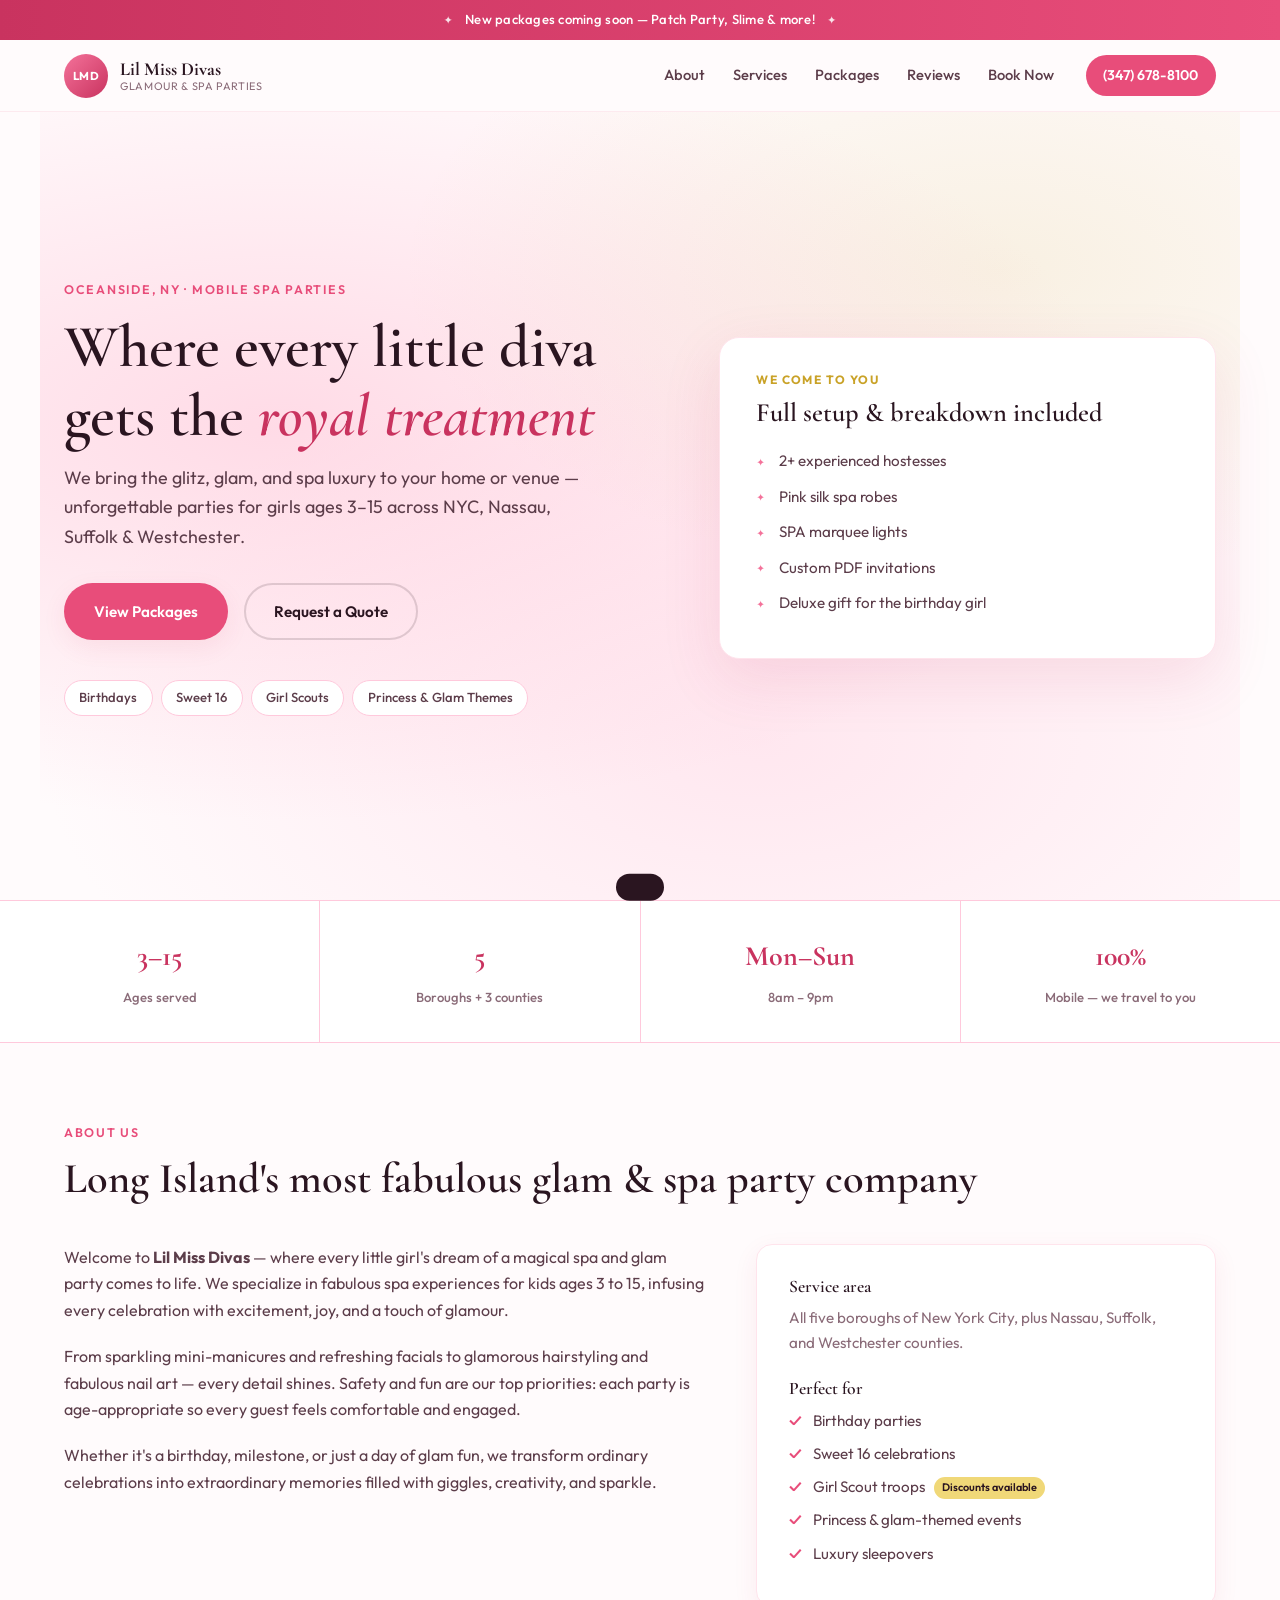
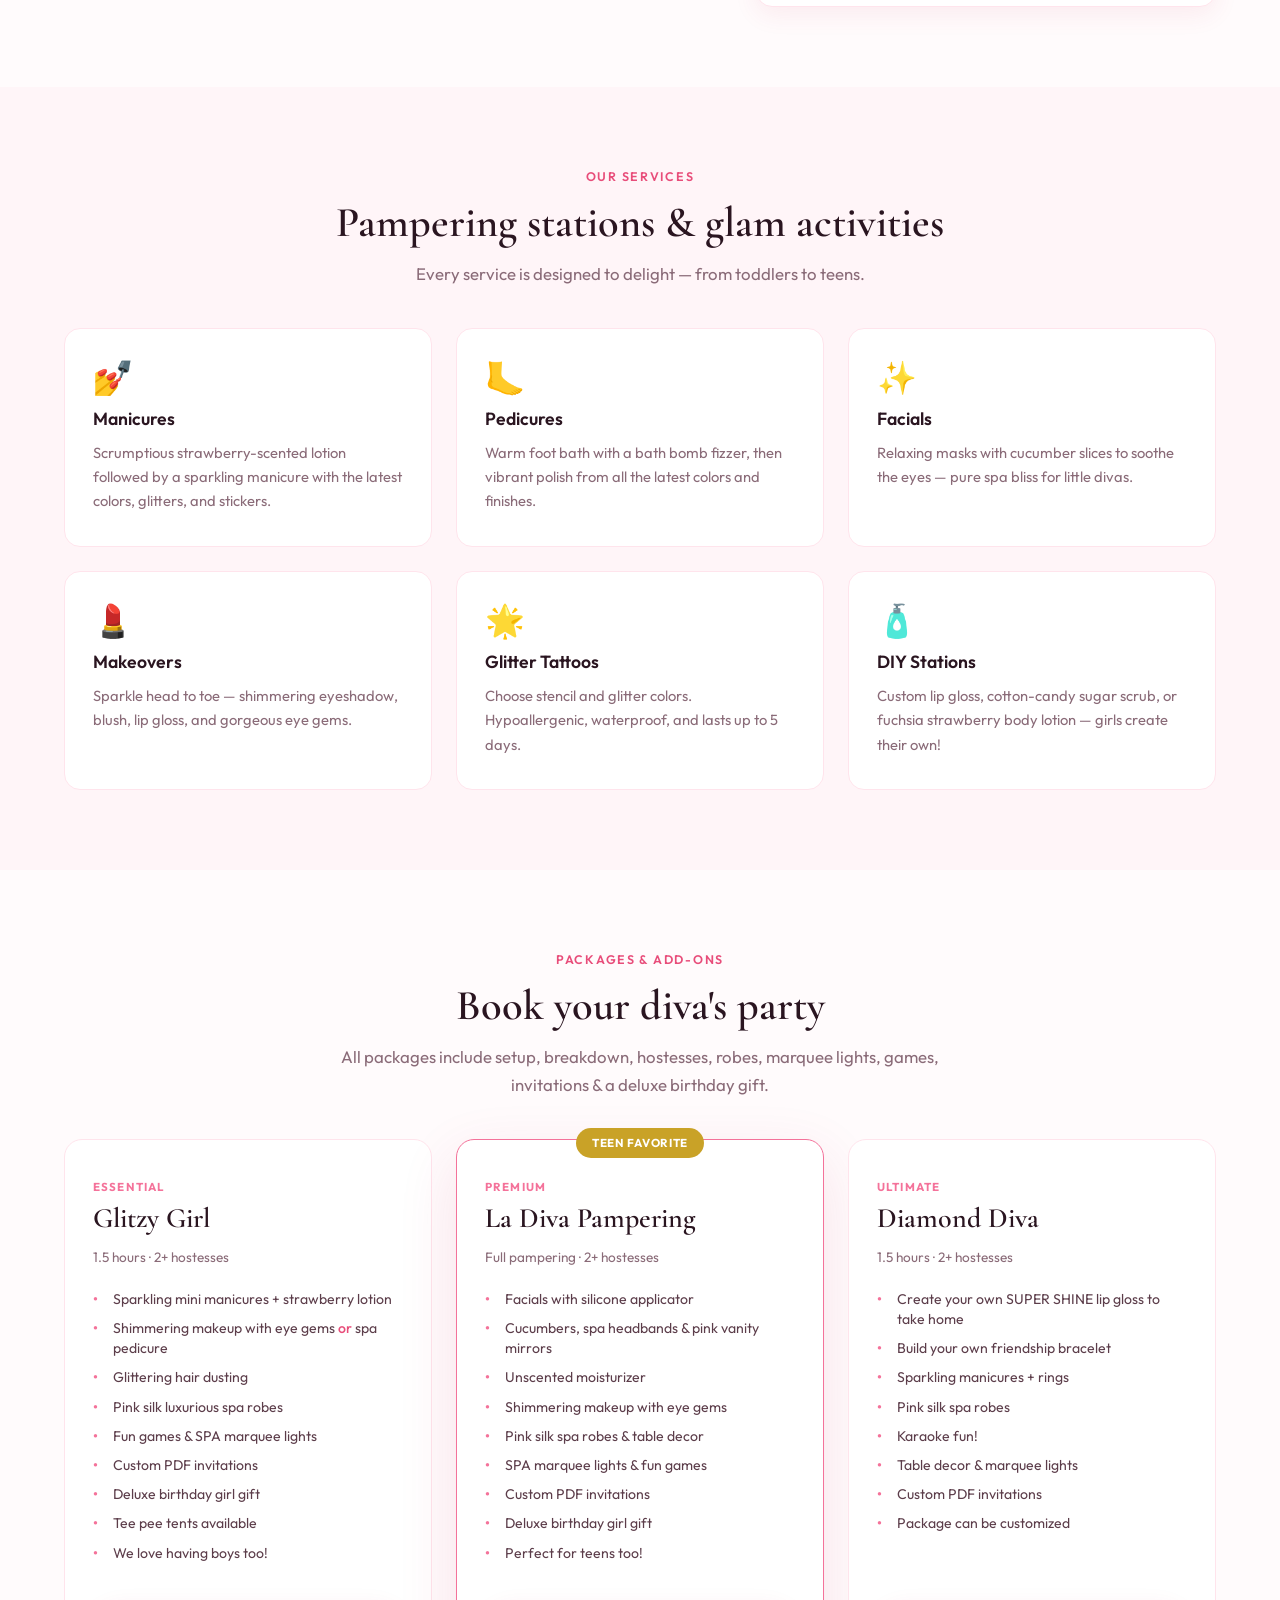
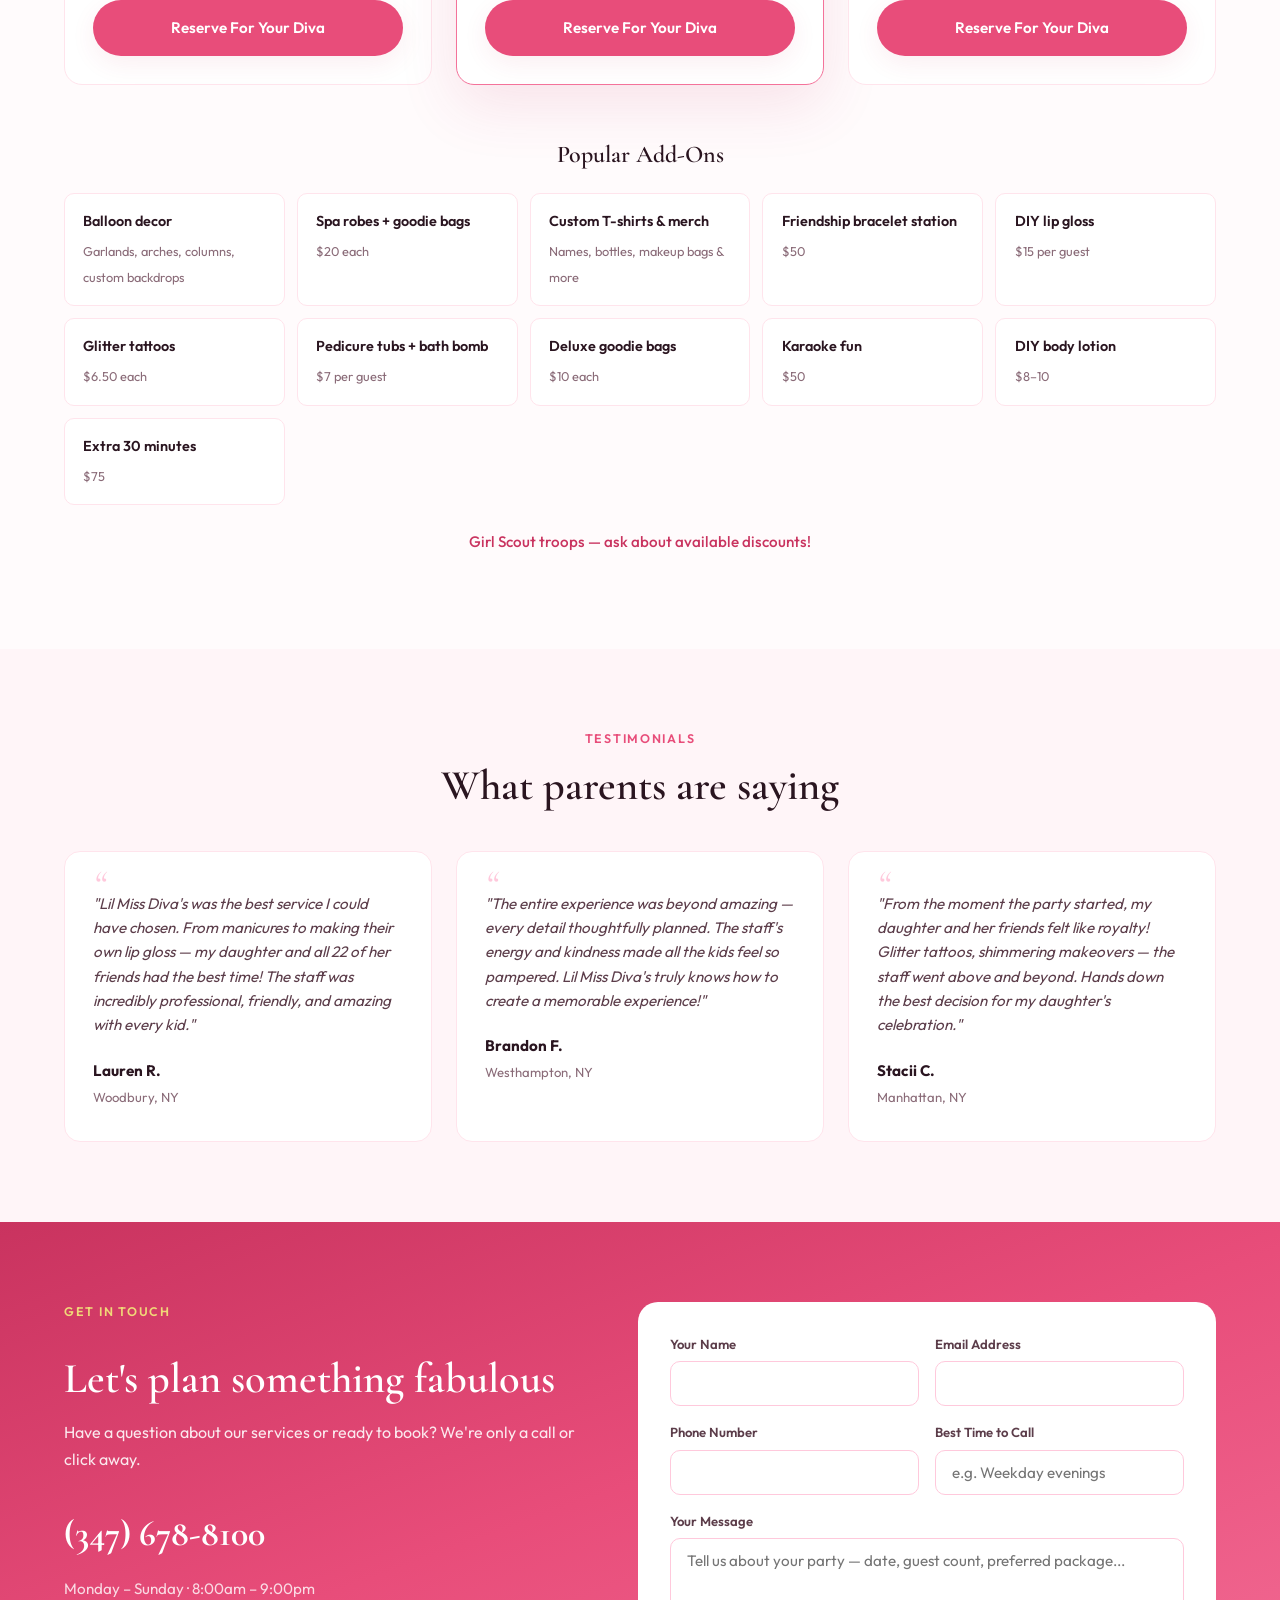
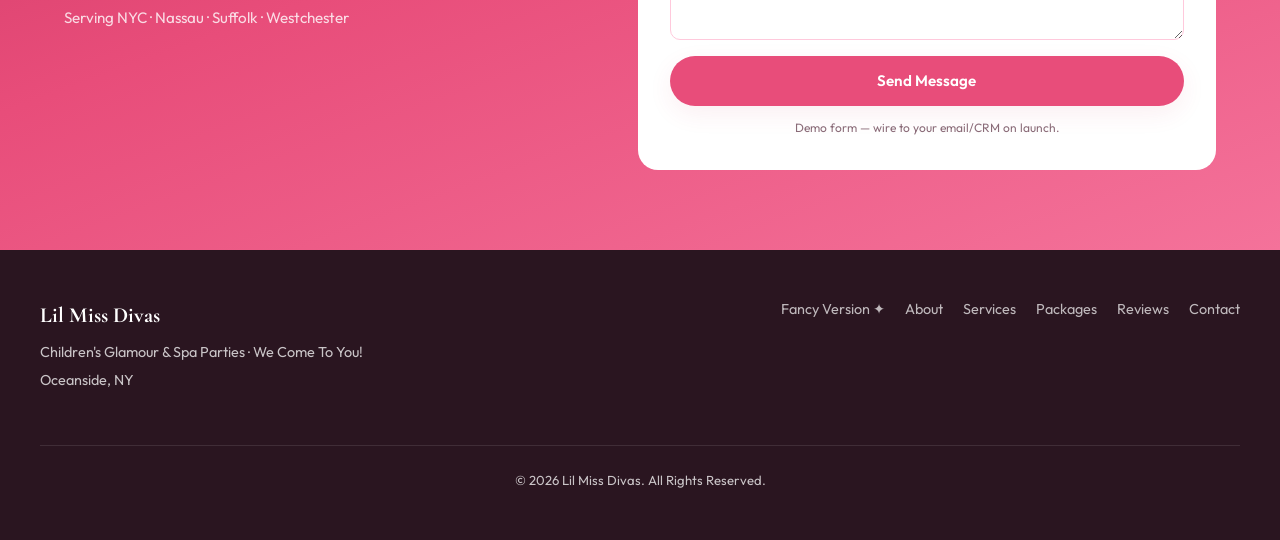
==== commit 74b441bc: "Add fancy v2 with before/after galleries and richer glam palette Co-authored-by: Cursor <cursoragent" ====
--- a/index.html
+++ b/index.html
@@ -335,6 +335,7 @@
         <p>Oceanside, NY</p>
       </div>
       <nav class="footer__nav" aria-label="Footer">
+        <a href="v2/">Fancy Version ✦</a>
         <a href="#about">About</a>
         <a href="#services">Services</a>
         <a href="#packages">Packages</a>
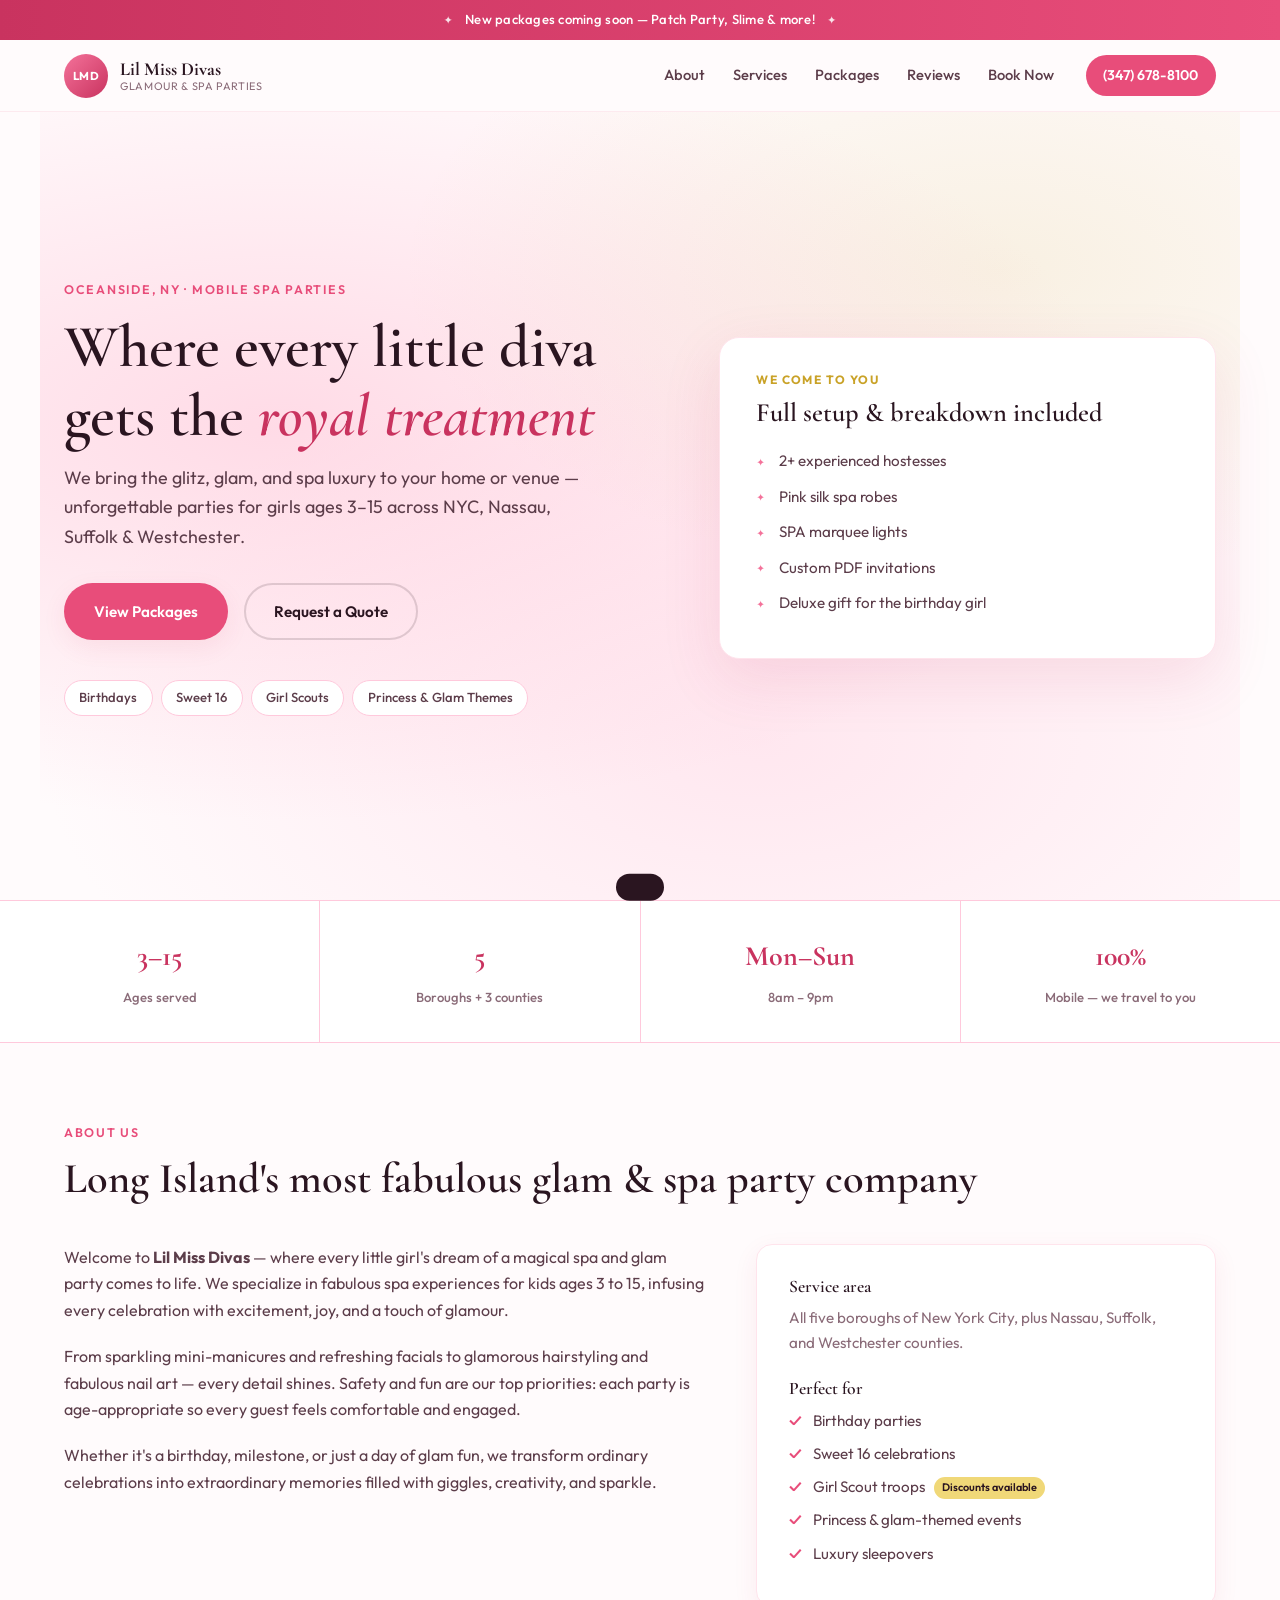
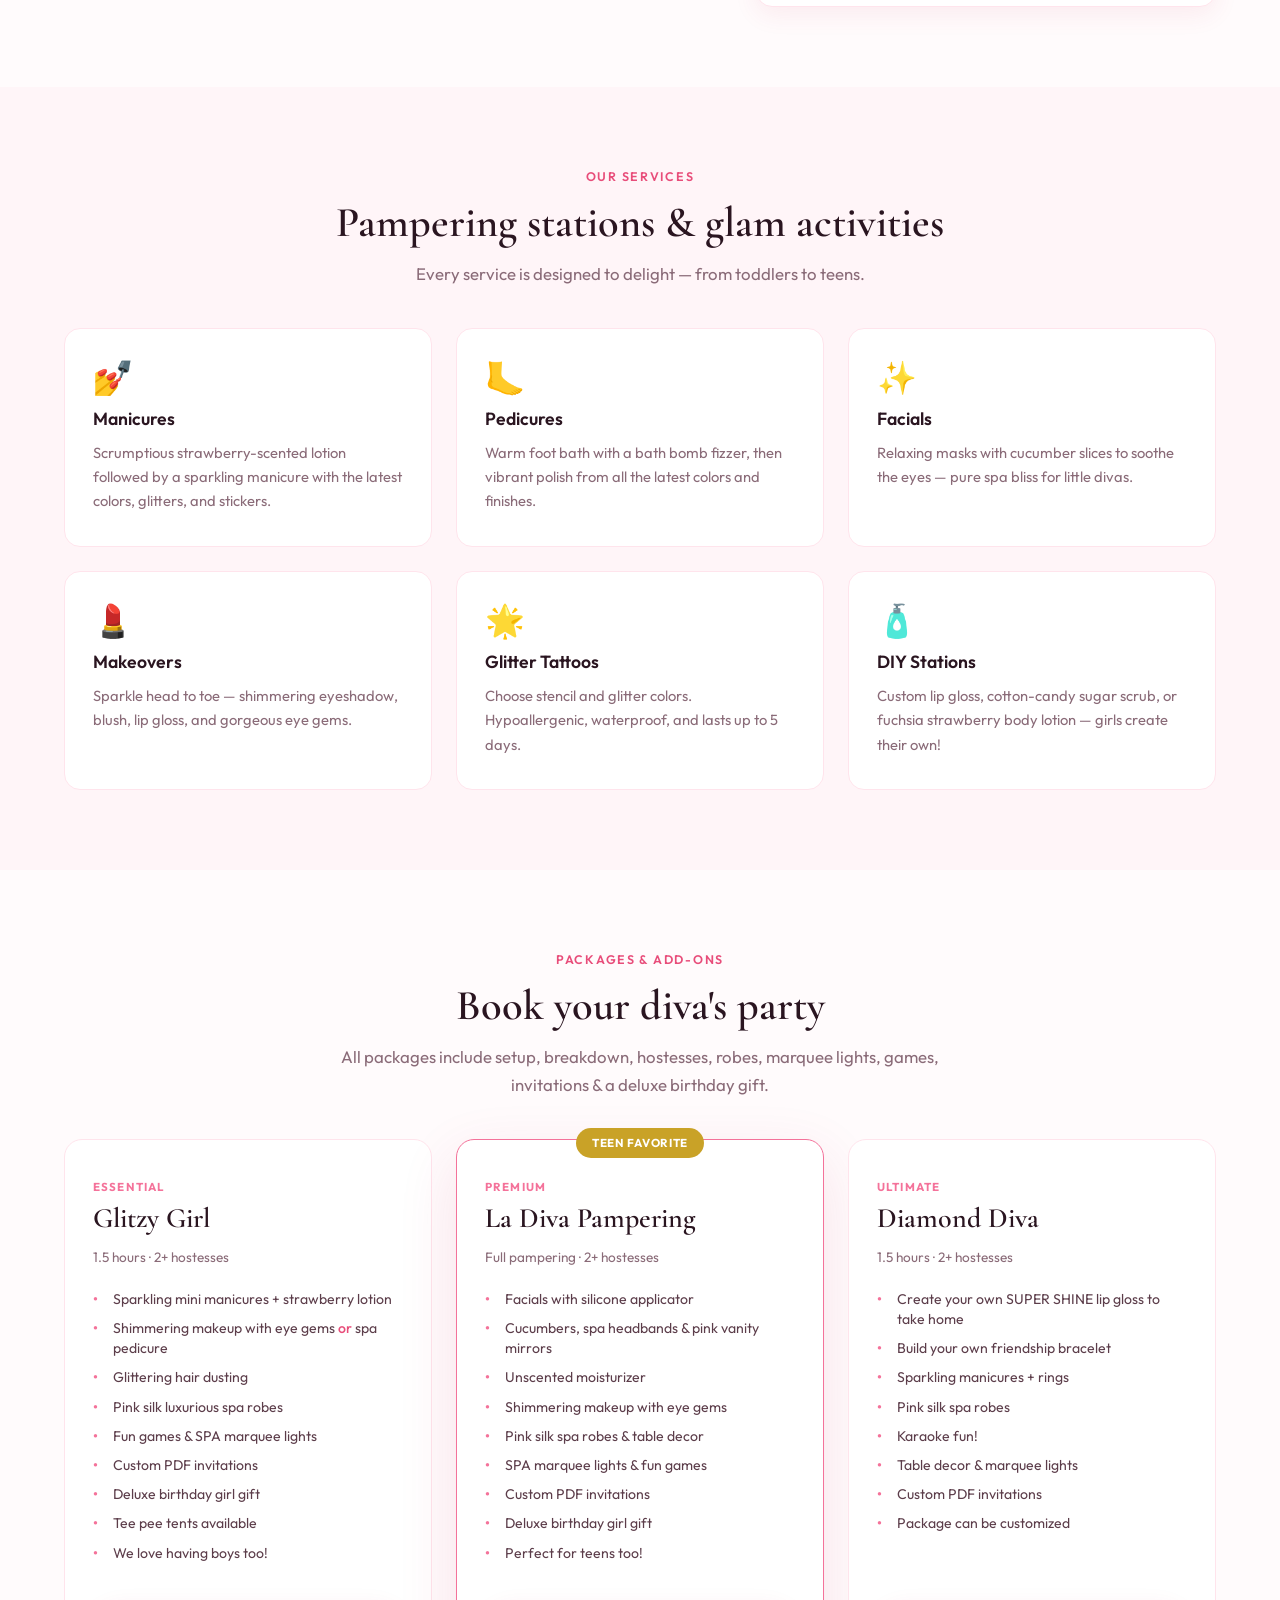
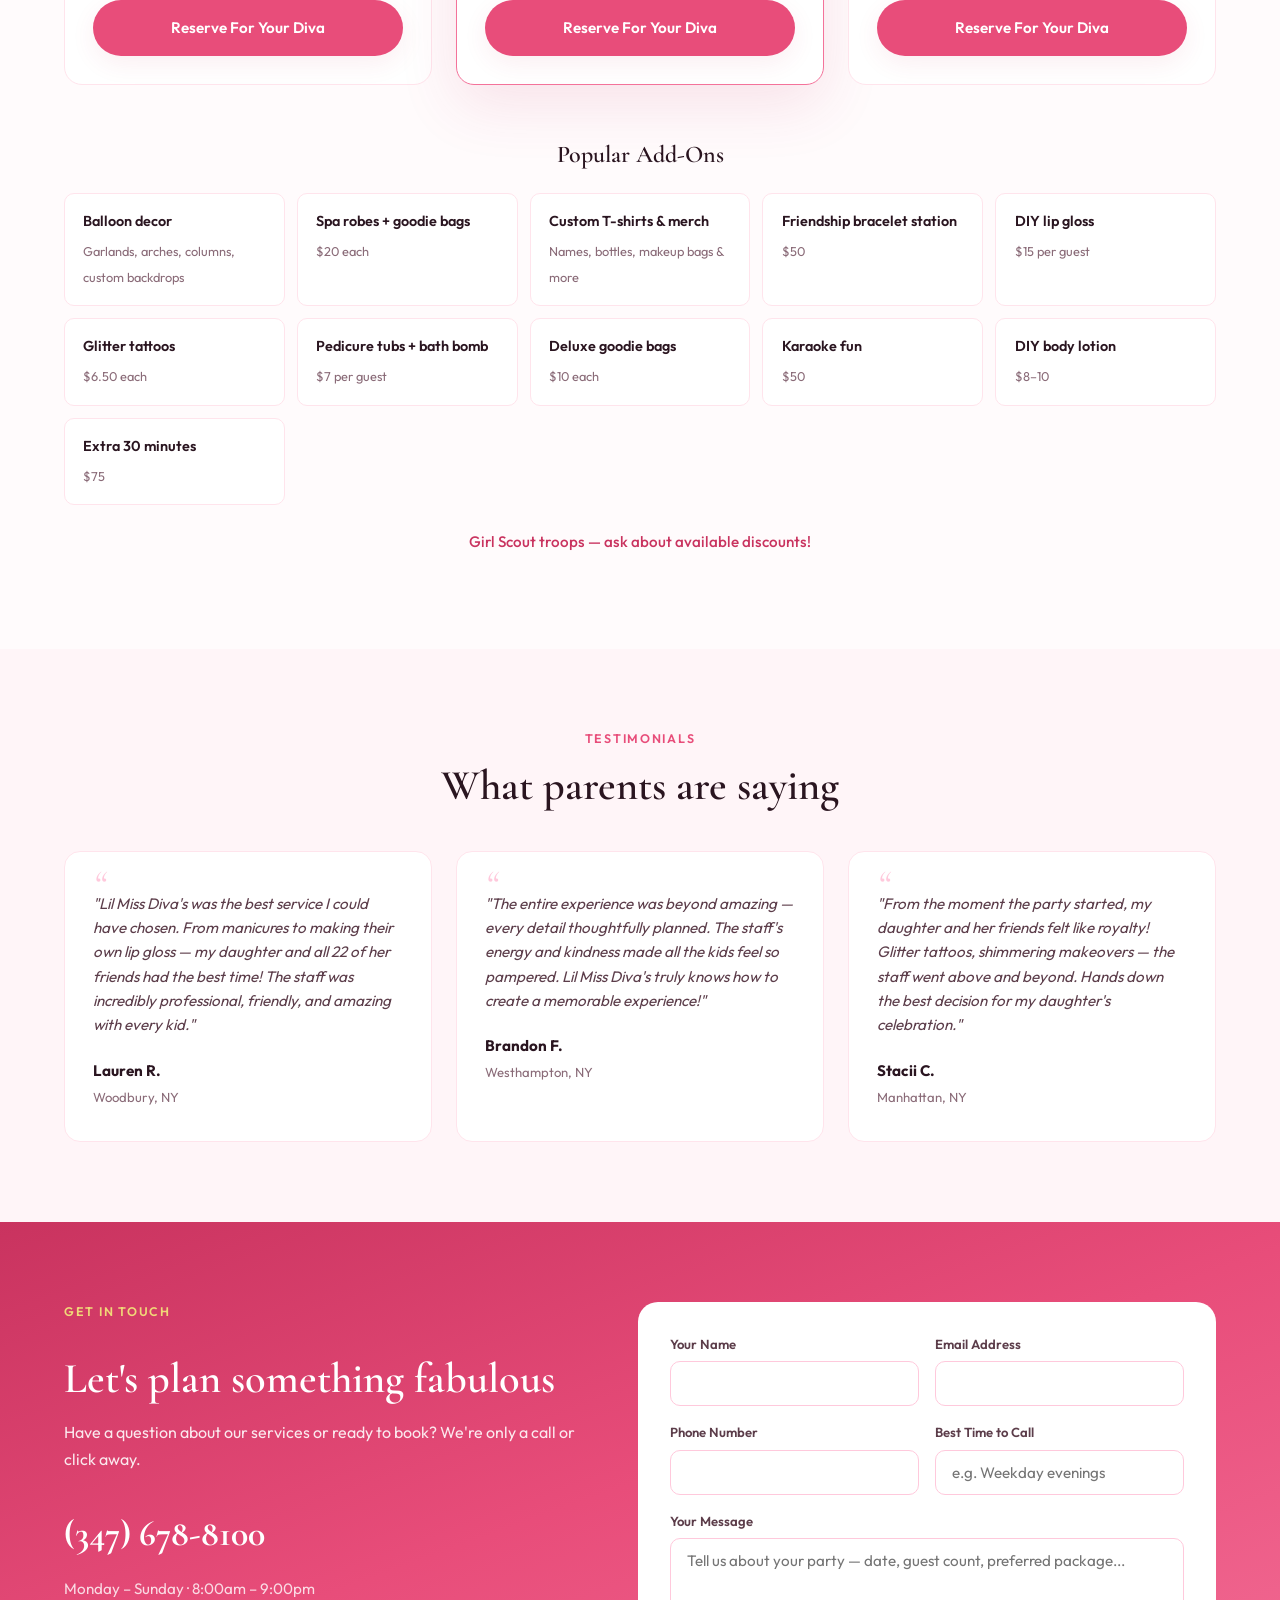
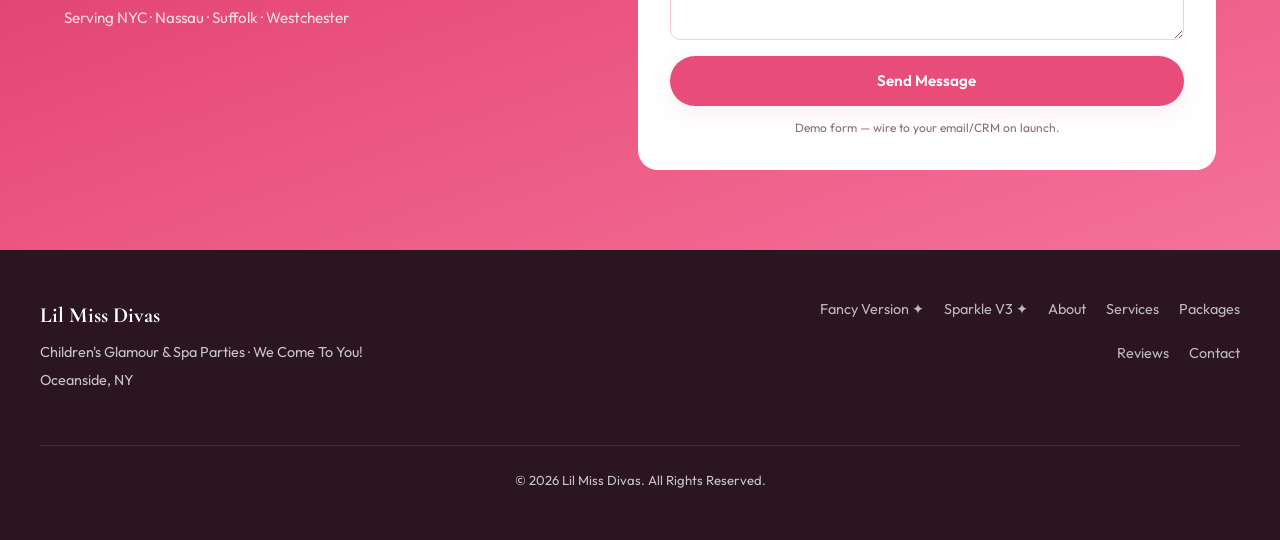
==== commit c4a18a59: "Add v3 sparkle edition — clean pink redesign with galleries Co-authored-by: Cursor <cursoragent@curs" ====
--- a/index.html
+++ b/index.html
@@ -336,6 +336,7 @@
       </div>
       <nav class="footer__nav" aria-label="Footer">
         <a href="v2/">Fancy Version ✦</a>
+        <a href="v3/">Sparkle V3 ✦</a>
         <a href="#about">About</a>
         <a href="#services">Services</a>
         <a href="#packages">Packages</a>
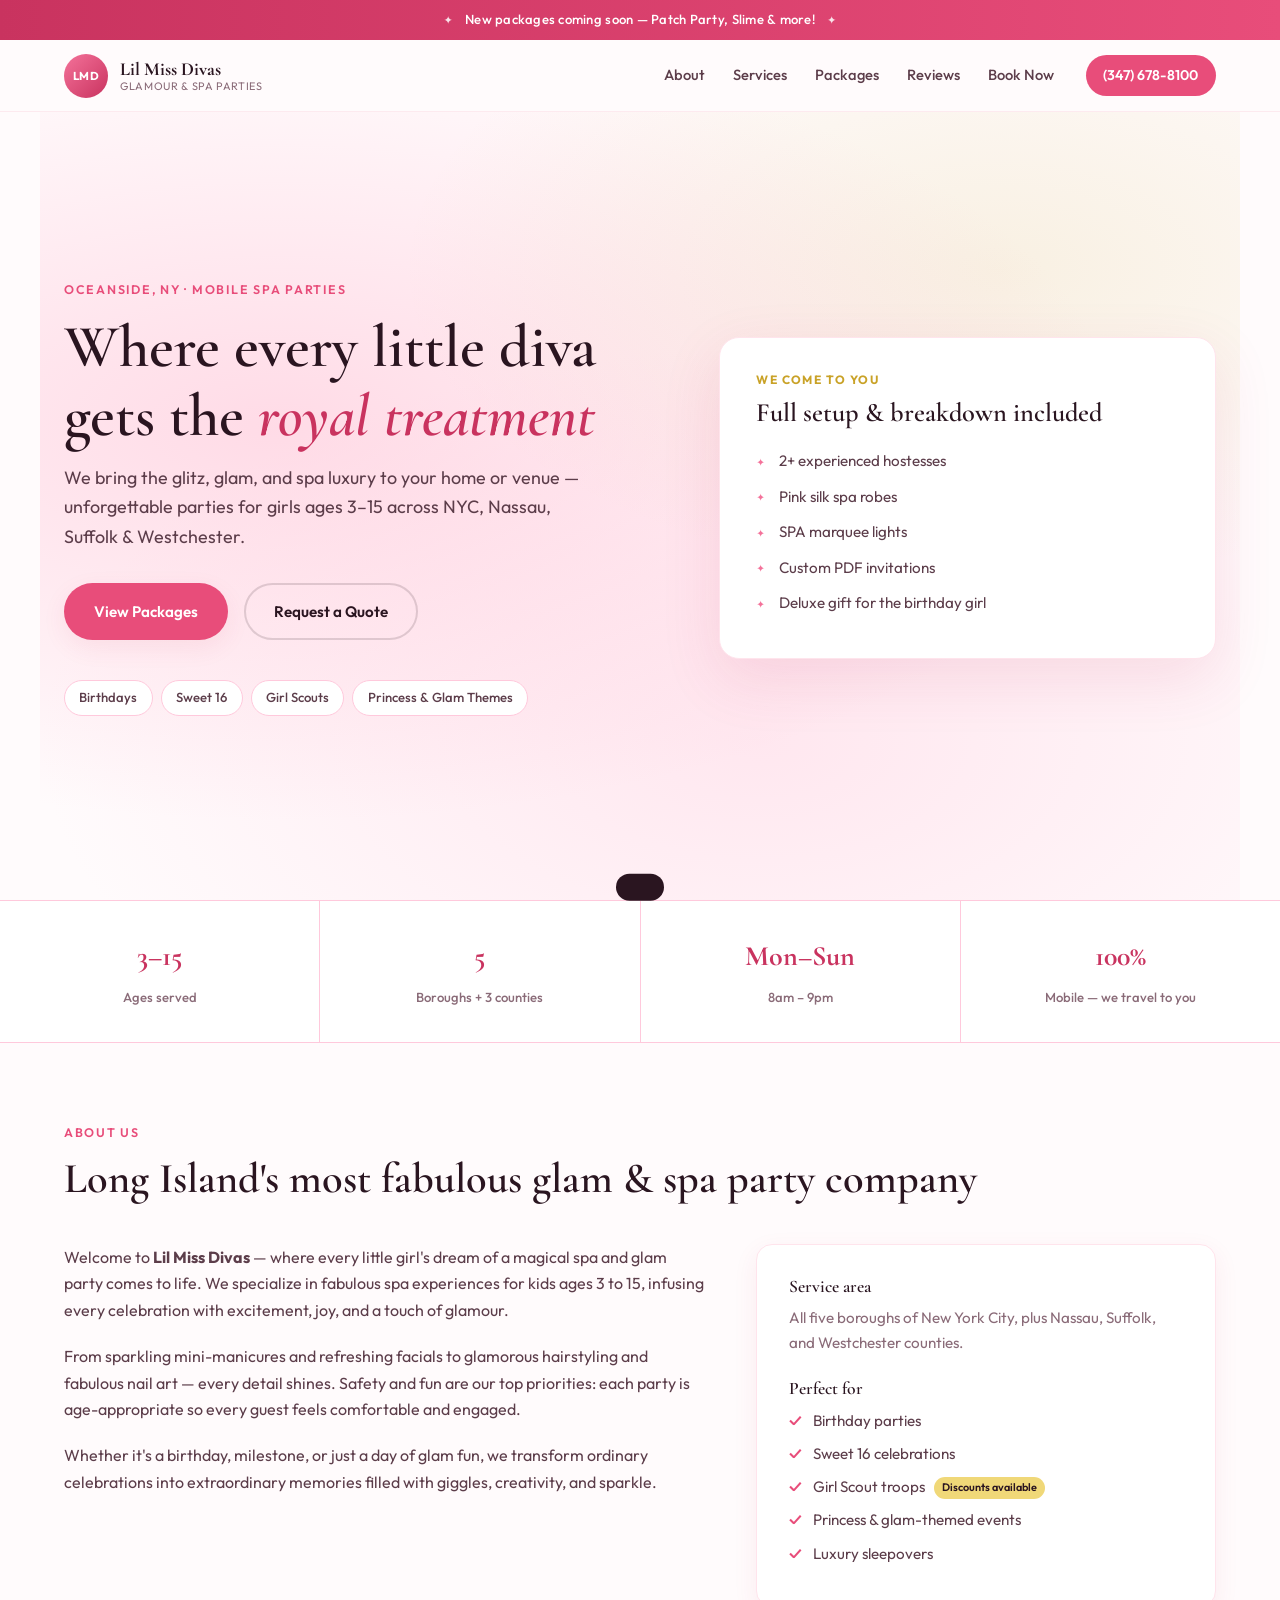
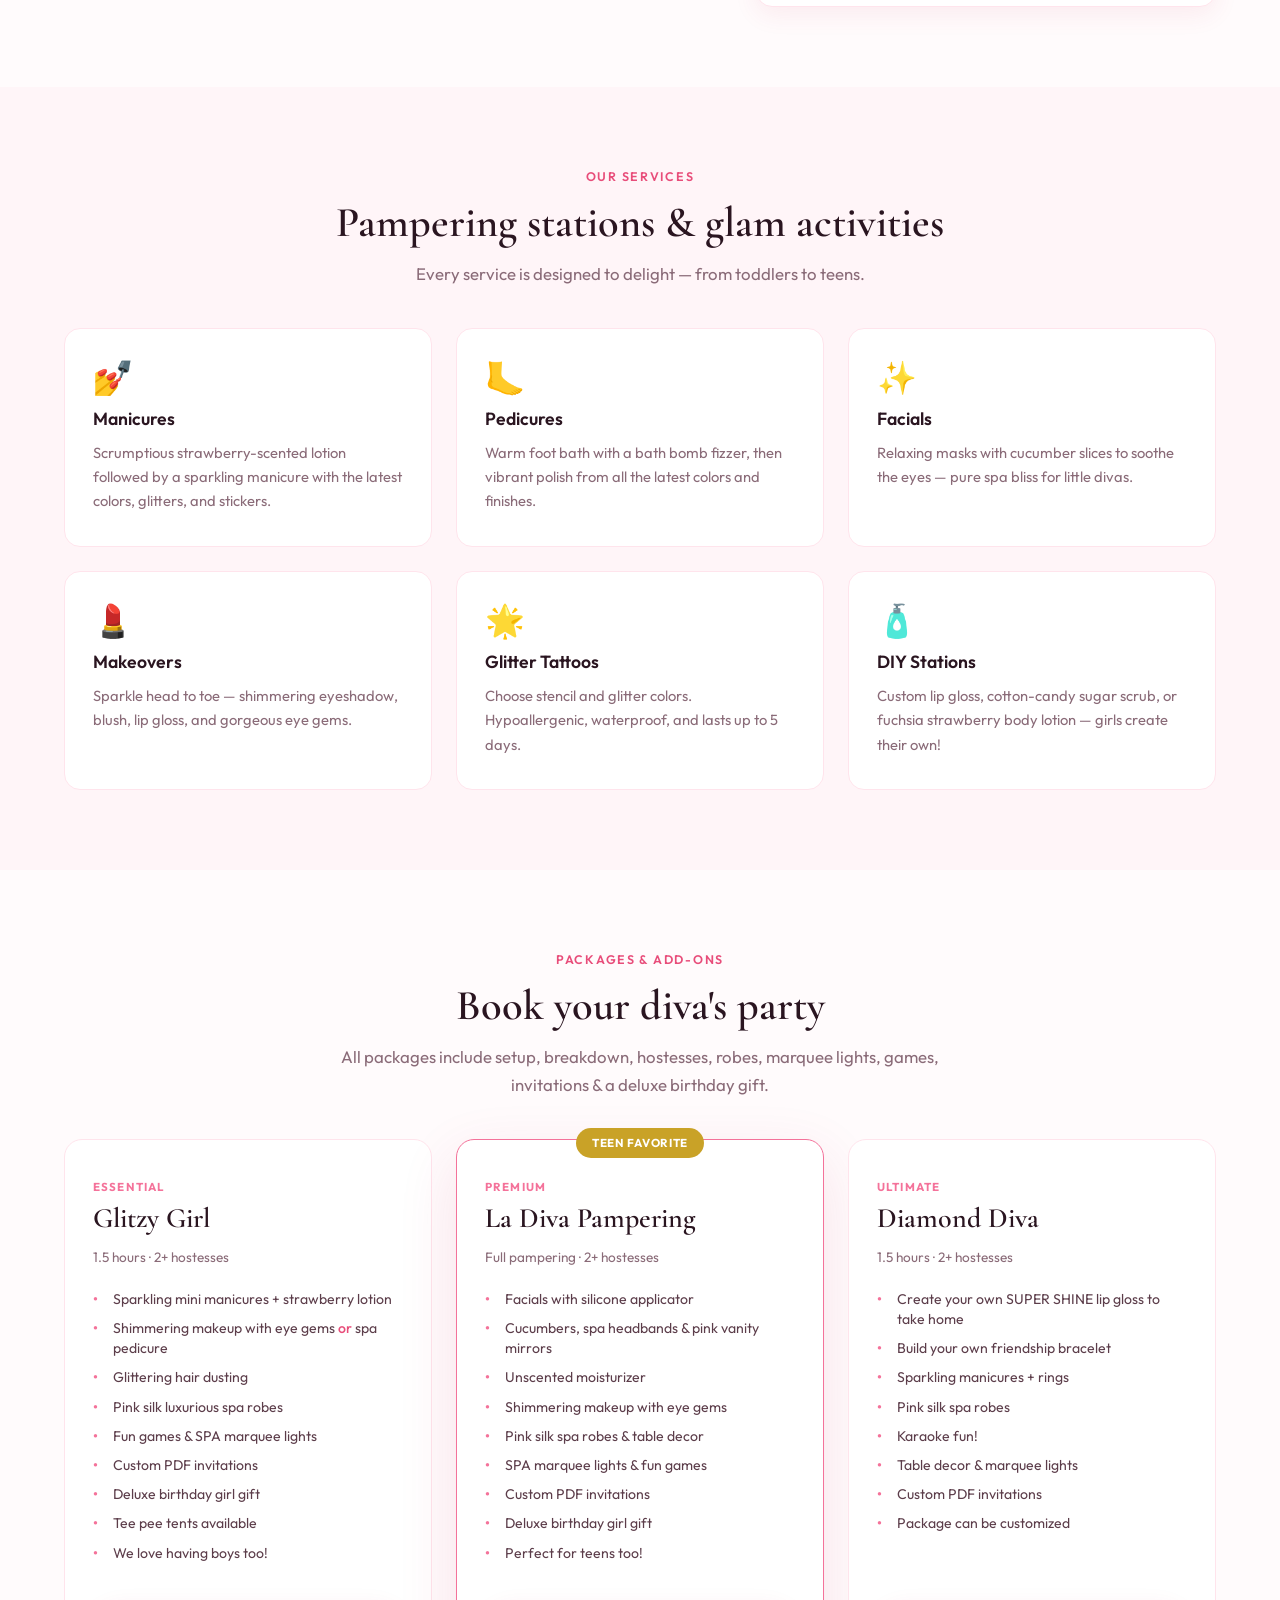
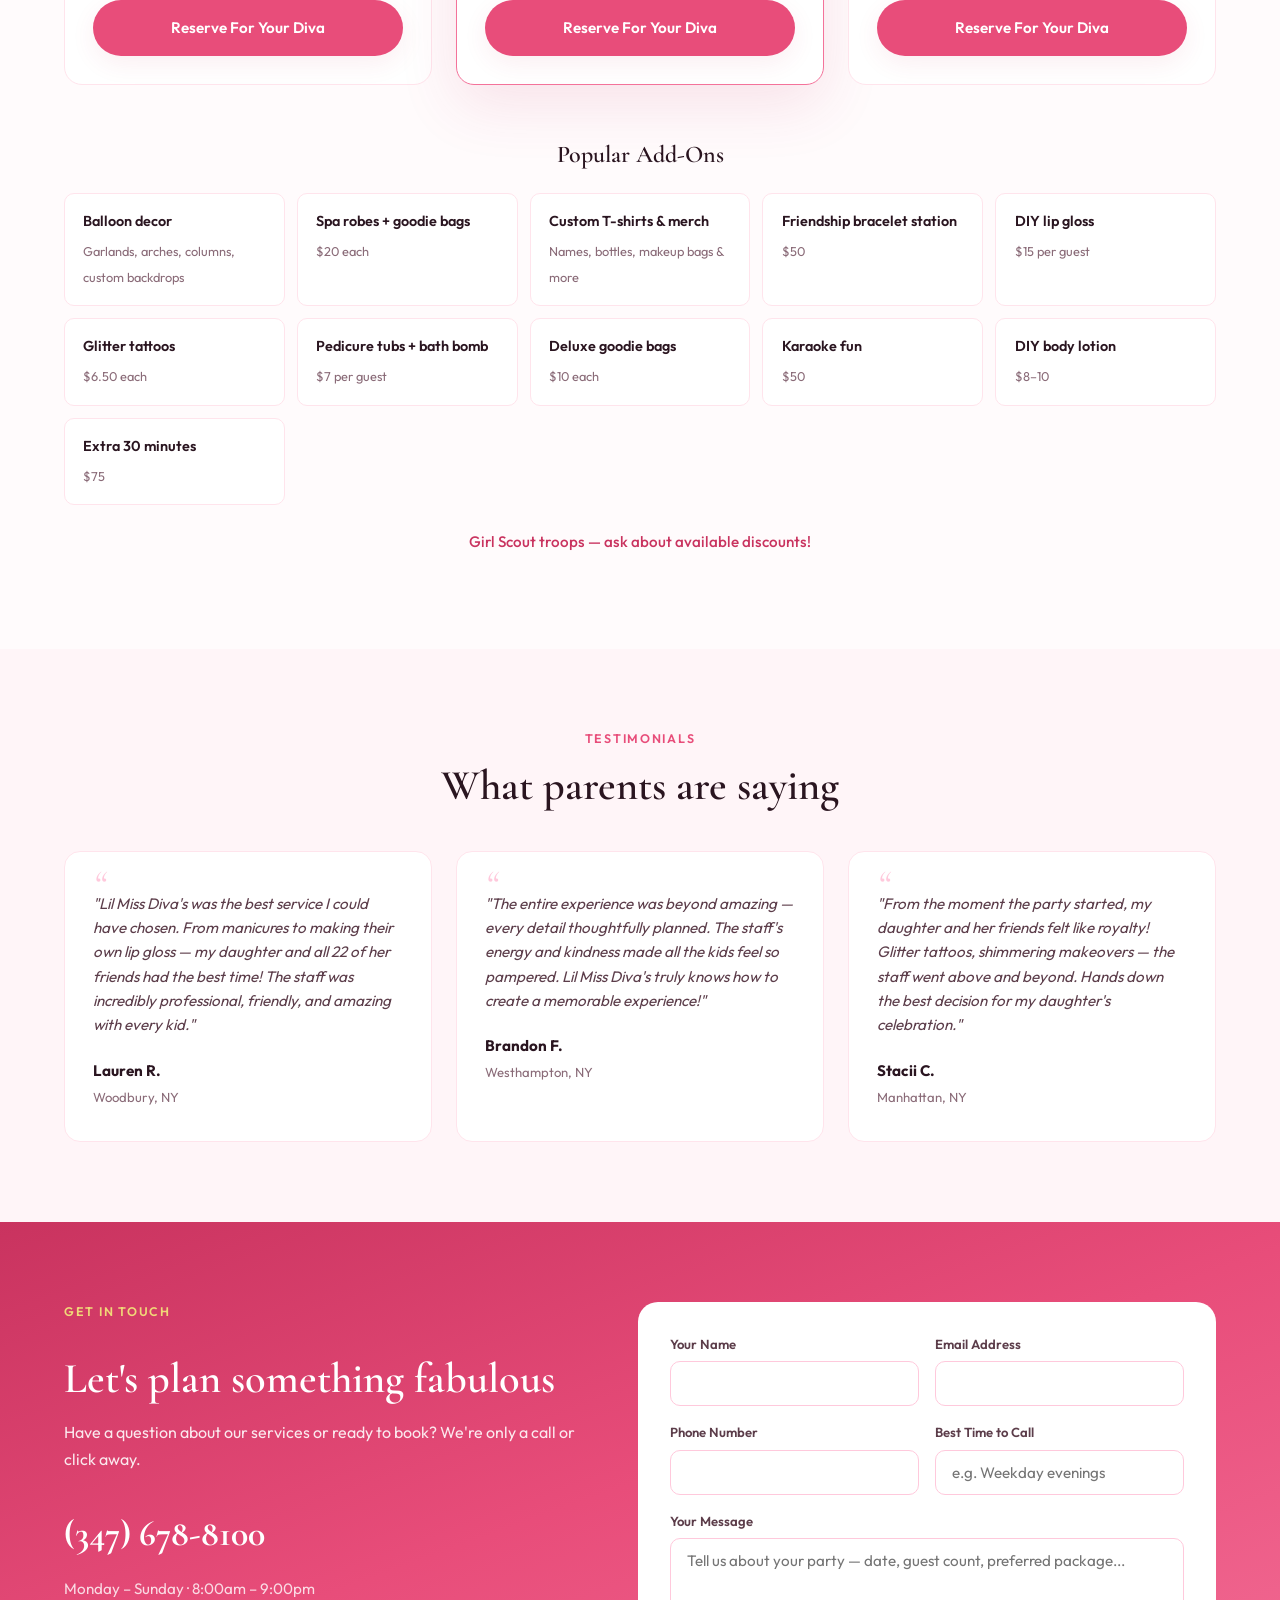
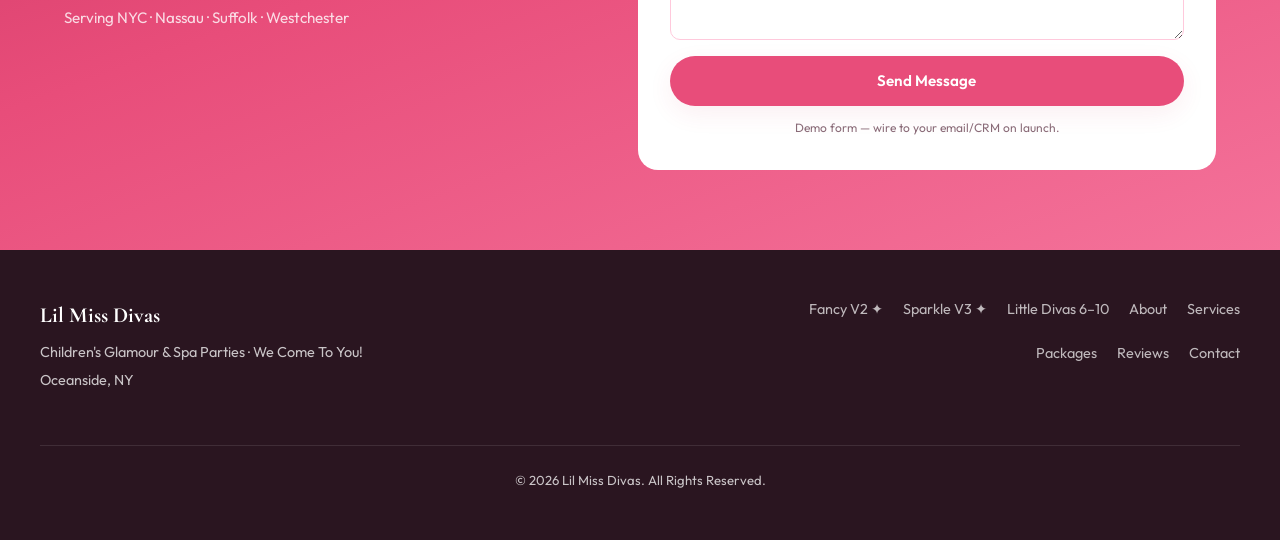
==== commit 655182da: "Add v4-v6 little divas editions tailored for ages 6-10 Co-authored-by: Cursor <cursoragent@cursor.co" ====
--- a/index.html
+++ b/index.html
@@ -335,8 +335,9 @@
         <p>Oceanside, NY</p>
       </div>
       <nav class="footer__nav" aria-label="Footer">
-        <a href="v2/">Fancy Version ✦</a>
+        <a href="v2/">Fancy V2 ✦</a>
         <a href="v3/">Sparkle V3 ✦</a>
+        <a href="kids.html">Little Divas 6–10</a>
         <a href="#about">About</a>
         <a href="#services">Services</a>
         <a href="#packages">Packages</a>
